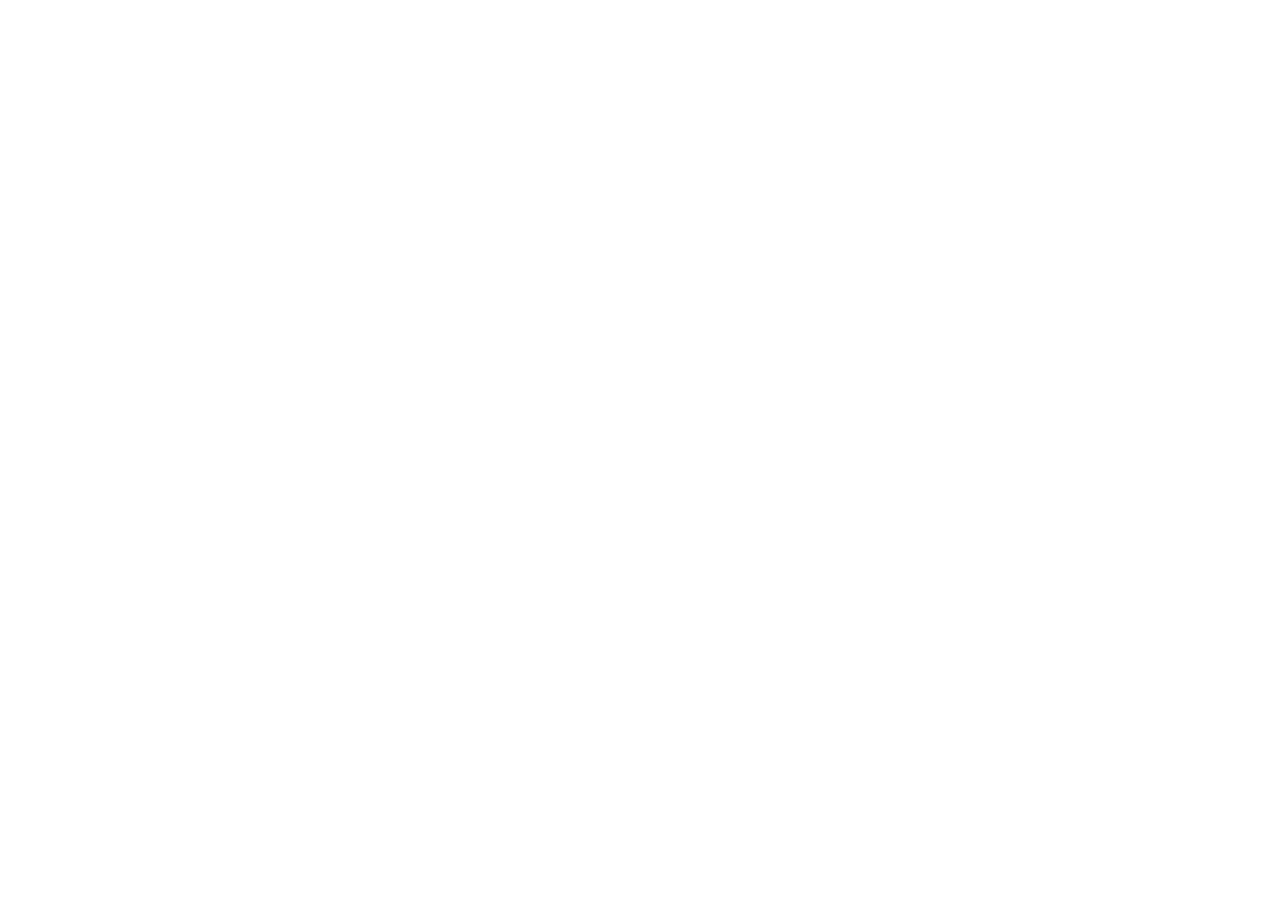
==== index.html @ 2b4be772 "update html" ====
<!DOCTYPE html>
<html lang="ja">
<head>
<meta charset="UTF-8">
<title>Quiz Engine</title>
</head>
<body>

<h1 id="title"></h1>

<div id="quiz"></div>

<script src="script.js"></script>

</body>
</html>
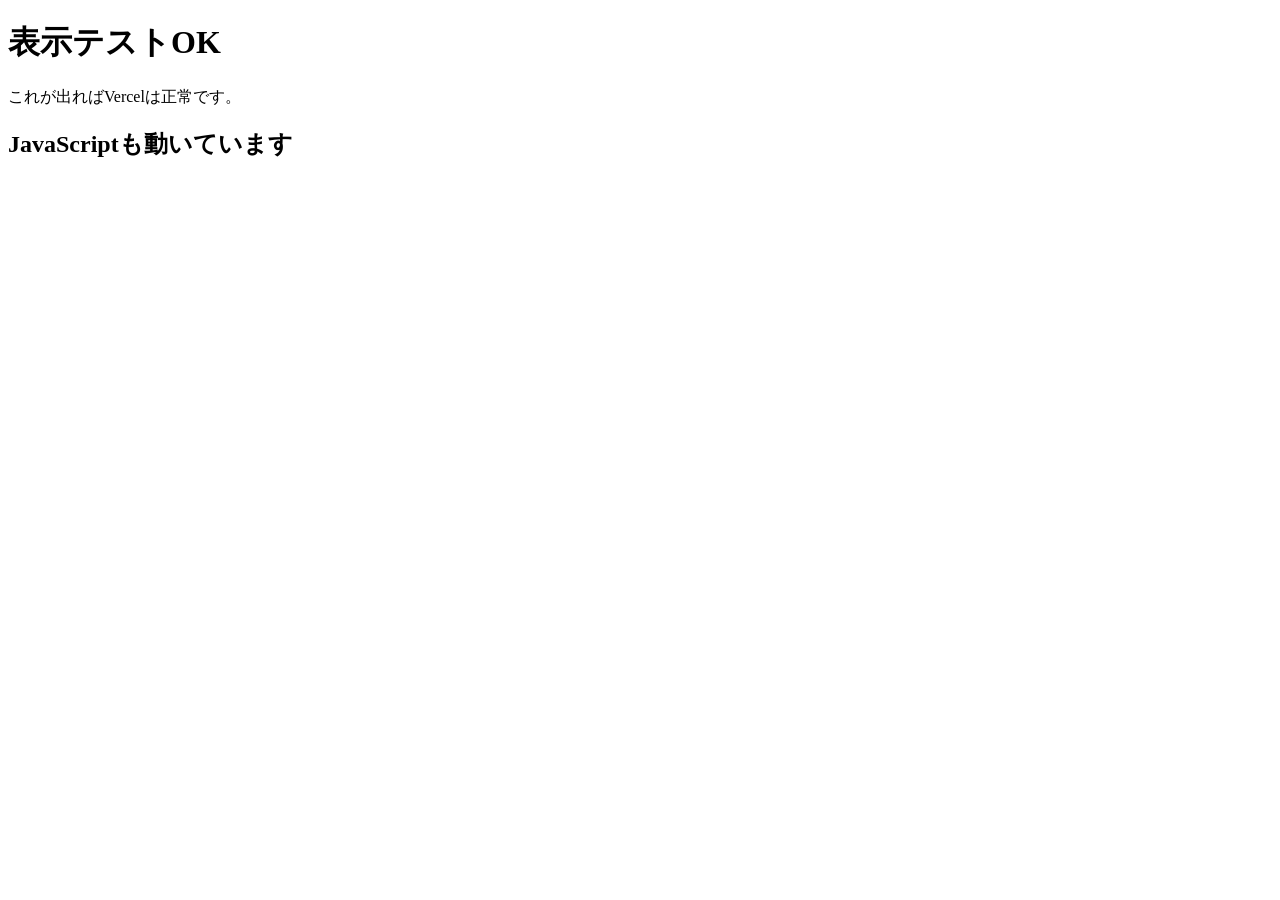
==== commit 40de0ea7: "Update index.html" ====
--- a/index.html
+++ b/index.html
@@ -2,15 +2,14 @@
 <html lang="ja">
 <head>
 <meta charset="UTF-8">
-<title>Quiz Engine</title>
+<title>表示テスト</title>
 </head>
 <body>
+<h1>表示テストOK</h1>
+<p>これが出ればVercelは正常です。</p>
 
-<h1 id="title"></h1>
-
-<div id="quiz"></div>
-
-<script src="script.js"></script>
-
+<script>
+document.body.insertAdjacentHTML("beforeend", "<h2>JavaScriptも動いています</h2>");
+</script>
 </body>
-</html>+</html>
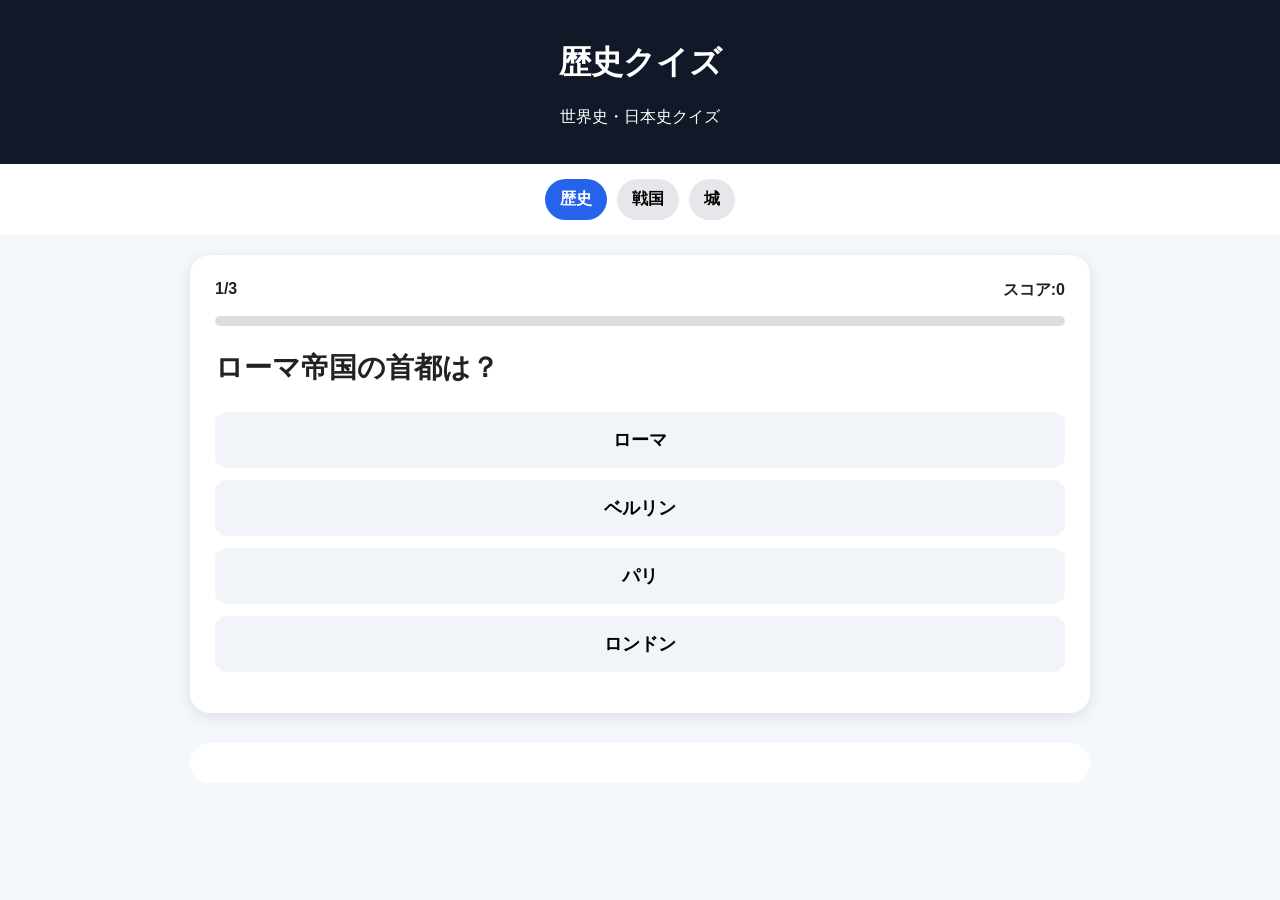
==== commit 6d280b31: "Update index.html" ====
--- a/index.html
+++ b/index.html
@@ -2,14 +2,400 @@
 <html lang="ja">
 <head>
 <meta charset="UTF-8">
-<title>表示テスト</title>
+<meta name="viewport" content="width=device-width,initial-scale=1">
+<title>歴史クイズ</title>
+
+<meta name="description" content="歴史クイズサイト">
+
+<style>
+body{
+font-family:sans-serif;
+margin:0;
+background:#f4f7fb;
+color:#222;
+}
+
+header{
+background:#111827;
+color:white;
+padding:20px;
+text-align:center;
+}
+
+nav{
+display:flex;
+gap:10px;
+justify-content:center;
+padding:15px;
+flex-wrap:wrap;
+background:white;
+}
+
+nav a{
+padding:10px 15px;
+background:#e5e7eb;
+border-radius:999px;
+text-decoration:none;
+color:black;
+font-weight:bold;
+}
+
+.active{
+background:#2563eb;
+color:white;
+}
+
+.container{
+max-width:900px;
+margin:auto;
+padding:20px;
+}
+
+.quiz-box{
+background:white;
+padding:25px;
+border-radius:20px;
+box-shadow:0 4px 15px rgba(0,0,0,0.1);
+}
+
+.status{
+display:flex;
+justify-content:space-between;
+margin-bottom:15px;
+font-weight:bold;
+}
+
+.progress{
+height:10px;
+background:#ddd;
+border-radius:999px;
+overflow:hidden;
+margin-bottom:20px;
+}
+
+#bar{
+height:100%;
+width:0%;
+background:#22c55e;
+}
+
+#question{
+font-size:28px;
+margin-bottom:25px;
+}
+
+#choices{
+display:grid;
+gap:12px;
+}
+
+#choices button{
+padding:16px;
+font-size:18px;
+border:none;
+border-radius:12px;
+cursor:pointer;
+background:#f1f5f9;
+font-weight:bold;
+}
+
+#choices button:hover{
+background:#dbeafe;
+}
+
+.correct{
+background:#86efac !important;
+}
+
+.wrong{
+background:#fca5a5 !important;
+}
+
+#ad{
+margin-top:30px;
+background:white;
+padding:20px;
+border-radius:20px;
+text-align:center;
+}
+
+.finish{
+text-align:center;
+font-size:28px;
+font-weight:bold;
+}
+</style>
 </head>
+
 <body>
-<h1>表示テストOK</h1>
-<p>これが出ればVercelは正常です。</p>
+
+<header>
+<h1 id="title">歴史クイズ</h1>
+<p id="desc">クイズに挑戦しよう！</p>
+</header>
+
+<nav id="menu"></nav>
+
+<div class="container">
+
+<div class="quiz-box">
+
+<div class="status">
+<span id="count"></span>
+<span id="score"></span>
+</div>
+
+<div class="progress">
+<div id="bar"></div>
+</div>
+
+<h2 id="question"></h2>
+
+<div id="choices"></div>
+
+<p id="result"></p>
+
+</div>
+
+<div id="ad">
+
+<script async src="https://pagead2.googlesyndication.com/pagead/js/adsbygoogle.js?client=ca-pub-8398161859137802"
+crossorigin="anonymous"></script>
+
+<ins class="adsbygoogle"
+style="display:block"
+data-ad-client="ca-pub-8398161859137802"
+data-ad-slot="5599163841"
+data-ad-format="auto"
+data-full-width-responsive="true"></ins>
 
 <script>
-document.body.insertAdjacentHTML("beforeend", "<h2>JavaScriptも動いています</h2>");
+(adsbygoogle = window.adsbygoogle || []).push({});
 </script>
+
+</div>
+
+</div>
+
+<script>
+
+const type =
+new URLSearchParams(location.search).get("type")
+|| "history";
+
+const info = {
+history:{
+title:"歴史クイズ",
+desc:"世界史・日本史クイズ"
+},
+sengoku:{
+title:"戦国クイズ",
+desc:"戦国武将クイズ"
+},
+castle:{
+title:"城クイズ",
+desc:"城クイズ"
+}
+};
+
+const data = {
+
+history:[
+{
+q:"ナポレオンが皇帝になった国は？",
+c:["フランス","イギリス","ロシア","ドイツ"],
+a:"フランス"
+},
+{
+q:"ピラミッド文明で有名なのは？",
+c:["エジプト","ローマ","中国","インド"],
+a:"エジプト"
+},
+{
+q:"ローマ帝国の首都は？",
+c:["ローマ","パリ","ロンドン","ベルリン"],
+a:"ローマ"
+}
+],
+
+sengoku:[
+{
+q:"独眼竜は？",
+c:["伊達政宗","織田信長","武田信玄","徳川家康"],
+a:"伊達政宗"
+},
+{
+q:"本能寺の変で討たれたのは？",
+c:["織田信長","豊臣秀吉","徳川家康","石田三成"],
+a:"織田信長"
+},
+{
+q:"甲斐の虎は？",
+c:["武田信玄","上杉謙信","伊達政宗","毛利元就"],
+a:"武田信玄"
+}
+],
+
+castle:[
+{
+q:"姫路城がある県は？",
+c:["兵庫県","大阪府","京都府","滋賀県"],
+a:"兵庫県"
+},
+{
+q:"白鷺城と呼ばれる城は？",
+c:["姫路城","松本城","熊本城","大阪城"],
+a:"姫路城"
+},
+{
+q:"黒い外観で有名な城は？",
+c:["松本城","姫路城","彦根城","熊本城"],
+a:"松本城"
+}
+]
+
+};
+
+document.title = info[type].title;
+
+document.querySelector(
+'meta[name="description"]'
+).content = info[type].desc;
+
+document.getElementById("title").textContent =
+info[type].title;
+
+document.getElementById("desc").textContent =
+info[type].desc;
+
+document.getElementById("menu").innerHTML = `
+<a href="/?type=history"
+class="${type==="history"?"active":""}">
+歴史
+</a>
+
+<a href="/?type=sengoku"
+class="${type==="sengoku"?"active":""}">
+戦国
+</a>
+
+<a href="/?type=castle"
+class="${type==="castle"?"active":""}">
+城
+</a>
+`;
+
+function shuffle(arr){
+return arr.sort(()=>Math.random()-0.5);
+}
+
+let questions =
+shuffle([...data[type]]).slice(0,50);
+
+let current = 0;
+let score = 0;
+let lock = false;
+
+function show(){
+
+if(current >= questions.length){
+
+document.getElementById("question")
+.innerHTML = `
+<div class="finish">
+${questions.length}問中
+${score}問正解！
+</div>
+`;
+
+document.getElementById("choices")
+.innerHTML = `
+<button onclick="location.reload()">
+もう一度遊ぶ
+</button>
+`;
+
+return;
+}
+
+const q = questions[current];
+
+document.getElementById("count")
+.textContent =
+`${current+1}/${questions.length}`;
+
+document.getElementById("score")
+.textContent =
+`スコア:${score}`;
+
+document.getElementById("bar")
+.style.width =
+`${(current/questions.length)*100}%`;
+
+document.getElementById("question")
+.textContent = q.q;
+
+document.getElementById("choices")
+.innerHTML = shuffle([...q.c])
+.map(choice => `
+<button onclick="answer(this,'${choice}')">
+${choice}
+</button>
+`).join("");
+}
+
+function answer(btn,choice){
+
+if(lock) return;
+
+lock = true;
+
+const q = questions[current];
+
+const buttons =
+document.querySelectorAll("#choices button");
+
+buttons.forEach(b=>{
+
+b.disabled = true;
+
+if(b.textContent === q.a){
+b.classList.add("correct");
+}
+
+});
+
+if(choice === q.a){
+
+score++;
+
+btn.classList.add("correct");
+
+}else{
+
+btn.classList.add("wrong");
+
+}
+
+document.getElementById("score")
+.textContent =
+`スコア:${score}`;
+
+setTimeout(()=>{
+
+current++;
+
+lock = false;
+
+show();
+
+},1000);
+
+}
+
+show();
+
+</script>
+
 </body>
 </html>
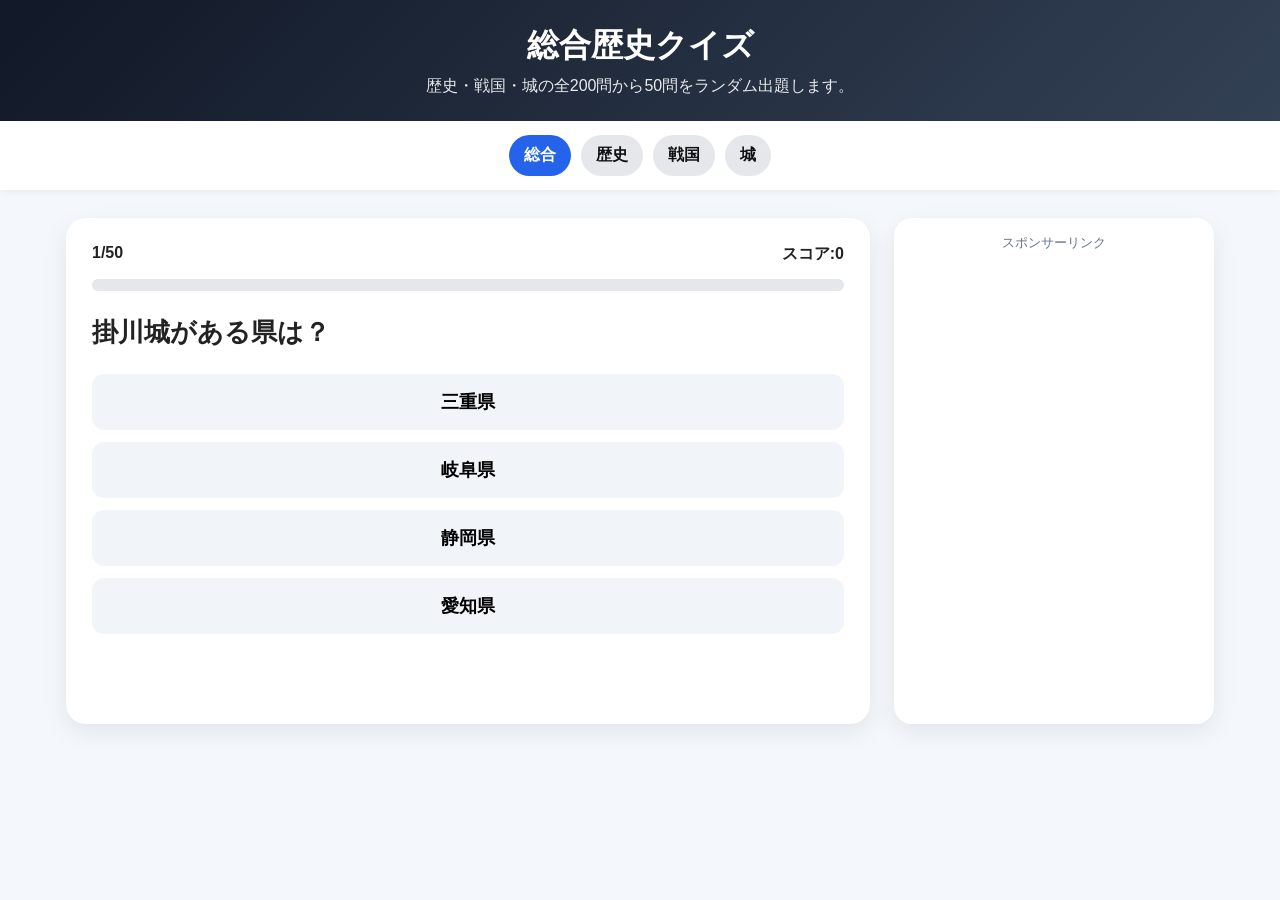
==== commit 8e4c8f33: "Rename index.html2 to index.html" ====
--- a/index.html
+++ b/index.html
@@ -3,399 +3,2250 @@
 <head>
 <meta charset="UTF-8">
 <meta name="viewport" content="width=device-width,initial-scale=1">
-<title>歴史クイズ</title>
-
-<meta name="description" content="歴史クイズサイト">
-
+<title>総合歴史クイズ</title>
+<meta name="description" content="歴史・戦国・城の全200問から50問をランダム出題するクイズサイトです。">
 <style>
+*{box-sizing:border-box}
 body{
-font-family:sans-serif;
-margin:0;
-background:#f4f7fb;
-color:#222;
+  font-family:Arial,"Hiragino Kaku Gothic ProN","Yu Gothic",Meiryo,sans-serif;
+  margin:0;background:#f4f7fb;color:#222;
 }
-
 header{
-background:#111827;
-color:white;
-padding:20px;
-text-align:center;
+  background:linear-gradient(135deg,#111827,#334155);
+  color:#fff;padding:24px 16px;text-align:center;
 }
-
+header h1{margin:0 0 8px;font-size:32px}
+header p{margin:0;opacity:.9}
 nav{
-display:flex;
-gap:10px;
-justify-content:center;
-padding:15px;
-flex-wrap:wrap;
-background:white;
+  display:flex;gap:10px;justify-content:center;flex-wrap:wrap;
+  padding:14px;background:white;box-shadow:0 2px 8px rgba(0,0,0,.05);
 }
-
 nav a{
-padding:10px 15px;
-background:#e5e7eb;
-border-radius:999px;
-text-decoration:none;
-color:black;
-font-weight:bold;
+  padding:10px 15px;border-radius:999px;background:#e5e7eb;
+  color:#111;text-decoration:none;font-weight:bold;
 }
-
-.active{
-background:#2563eb;
-color:white;
+nav a.active{background:#2563eb;color:#fff}
+.layout{
+  max-width:1180px;margin:28px auto;padding:0 16px;
+  display:grid;grid-template-columns:minmax(0,1fr) 320px;gap:24px;
 }
-
-.container{
-max-width:900px;
-margin:auto;
-padding:20px;
+.quiz-box{
+  background:#fff;padding:26px;border-radius:20px;
+  box-shadow:0 8px 24px rgba(0,0,0,.08);
 }
-
-.quiz-box{
-background:white;
-padding:25px;
-border-radius:20px;
-box-shadow:0 4px 15px rgba(0,0,0,0.1);
+.status{display:flex;justify-content:space-between;gap:10px;font-weight:bold;margin-bottom:14px}
+.progress{height:12px;background:#e5e7eb;border-radius:999px;overflow:hidden;margin-bottom:22px}
+#bar{height:100%;width:0;background:#22c55e;transition:.25s}
+#question{font-size:26px;line-height:1.5;margin:0 0 22px}
+#choices{display:grid;gap:12px}
+#choices button,.finish button{
+  width:100%;padding:16px;font-size:18px;border:0;border-radius:12px;
+  background:#f1f5f9;cursor:pointer;font-weight:bold;
 }
-
-.status{
-display:flex;
-justify-content:space-between;
-margin-bottom:15px;
-font-weight:bold;
+#choices button:hover,.finish button:hover{background:#dbeafe}
+.correct{background:#86efac!important}
+.wrong{background:#fca5a5!important}
+#result{min-height:28px;font-size:18px;font-weight:bold;margin-top:18px}
+.ad-side{
+  background:#fff;border-radius:18px;padding:16px;text-align:center;
+  box-shadow:0 8px 24px rgba(0,0,0,.08);
+  position:sticky;top:16px;min-height:320px;
 }
-
-.progress{
-height:10px;
-background:#ddd;
-border-radius:999px;
-overflow:hidden;
-margin-bottom:20px;
-}
-
-#bar{
-height:100%;
-width:0%;
-background:#22c55e;
-}
-
-#question{
-font-size:28px;
-margin-bottom:25px;
-}
-
-#choices{
-display:grid;
-gap:12px;
-}
-
-#choices button{
-padding:16px;
-font-size:18px;
-border:none;
-border-radius:12px;
-cursor:pointer;
-background:#f1f5f9;
-font-weight:bold;
-}
-
-#choices button:hover{
-background:#dbeafe;
-}
-
-.correct{
-background:#86efac !important;
-}
-
-.wrong{
-background:#fca5a5 !important;
-}
-
-#ad{
-margin-top:30px;
-background:white;
-padding:20px;
-border-radius:20px;
-text-align:center;
-}
-
-.finish{
-text-align:center;
-font-size:28px;
-font-weight:bold;
+.ad-side p{margin:0 0 12px;color:#64748b;font-size:13px}
+.finish{text-align:center;font-size:24px;font-weight:bold;line-height:1.8}
+.small{font-size:14px;color:#64748b;margin-top:10px}
+@media(max-width:860px){
+  .layout{grid-template-columns:1fr}
+  .ad-side{position:static}
+  header h1{font-size:26px}
+  #question{font-size:22px}
 }
 </style>
 </head>
-
 <body>
-
 <header>
-<h1 id="title">歴史クイズ</h1>
-<p id="desc">クイズに挑戦しよう！</p>
+  <h1 id="title">総合歴史クイズ</h1>
+  <p id="desc">200問の中から50問をランダム出題</p>
 </header>
 
 <nav id="menu"></nav>
 
-<div class="container">
+<div class="layout">
+  <main class="quiz-box">
+    <div class="status">
+      <span id="count">1/50</span>
+      <span id="score">スコア:0</span>
+    </div>
+    <div class="progress"><div id="bar"></div></div>
+    <h2 id="question"></h2>
+    <div id="choices"></div>
+    <p id="result"></p>
+  </main>
 
-<div class="quiz-box">
-
-<div class="status">
-<span id="count"></span>
-<span id="score"></span>
-</div>
-
-<div class="progress">
-<div id="bar"></div>
-</div>
-
-<h2 id="question"></h2>
-
-<div id="choices"></div>
-
-<p id="result"></p>
-
-</div>
-
-<div id="ad">
-
-<script async src="https://pagead2.googlesyndication.com/pagead/js/adsbygoogle.js?client=ca-pub-8398161859137802"
+  <aside class="ad-side">
+    <p>スポンサーリンク</p>
+    <script async src="https://pagead2.googlesyndication.com/pagead/js/adsbygoogle.js?client=ca-pub-8398161859137802"
 crossorigin="anonymous"></script>
-
 <ins class="adsbygoogle"
 style="display:block"
 data-ad-client="ca-pub-8398161859137802"
 data-ad-slot="5599163841"
 data-ad-format="auto"
 data-full-width-responsive="true"></ins>
-
 <script>
 (adsbygoogle = window.adsbygoogle || []).push({});
 </script>
-
-</div>
-
+  </aside>
 </div>
 
 <script>
+const TYPE = new URLSearchParams(location.search).get("type") || "all";
 
-const type =
-new URLSearchParams(location.search).get("type")
-|| "history";
+const INFO = {
+  "history": {
+    "title": "歴史クイズ",
+    "desc": "日本史・世界史の知識を試せる歴史クイズです。200問の中から50問をランダム出題します。"
+  },
+  "sengoku": {
+    "title": "戦国武将クイズ",
+    "desc": "戦国武将・合戦・城・逸話を当てるクイズです。"
+  },
+  "castle": {
+    "title": "城クイズ",
+    "desc": "日本の城・城主・別名・所在地を当てるクイズです。"
+  },
+  "all": {
+    "title": "総合歴史クイズ",
+    "desc": "歴史・戦国・城の全200問から50問をランダム出題します。"
+  }
+};
+const DATA = {
+  "history": [
+    {
+      "q": "ナポレオンが皇帝になった国は？",
+      "c": [
+        "フランス",
+        "イギリス",
+        "ロシア",
+        "ドイツ"
+      ],
+      "a": "フランス"
+    },
+    {
+      "q": "ピラミッドで有名な古代文明は？",
+      "c": [
+        "エジプト文明",
+        "インダス文明",
+        "黄河文明",
+        "メソポタミア文明"
+      ],
+      "a": "エジプト文明"
+    },
+    {
+      "q": "ローマ帝国の中心都市は？",
+      "c": [
+        "ローマ",
+        "パリ",
+        "ロンドン",
+        "ベルリン"
+      ],
+      "a": "ローマ"
+    },
+    {
+      "q": "アメリカ独立宣言が出された年は？",
+      "c": [
+        "1776年",
+        "1789年",
+        "1600年",
+        "1868年"
+      ],
+      "a": "1776年"
+    },
+    {
+      "q": "フランス革命が始まった年は？",
+      "c": [
+        "1789年",
+        "1776年",
+        "1815年",
+        "1914年"
+      ],
+      "a": "1789年"
+    },
+    {
+      "q": "鎌倉幕府を開いた人物は？",
+      "c": [
+        "源頼朝",
+        "足利尊氏",
+        "徳川家康",
+        "平清盛"
+      ],
+      "a": "源頼朝"
+    },
+    {
+      "q": "江戸幕府を開いた人物は？",
+      "c": [
+        "徳川家康",
+        "豊臣秀吉",
+        "織田信長",
+        "明智光秀"
+      ],
+      "a": "徳川家康"
+    },
+    {
+      "q": "関ヶ原の戦いが起きた年は？",
+      "c": [
+        "1600年",
+        "1582年",
+        "1615年",
+        "1467年"
+      ],
+      "a": "1600年"
+    },
+    {
+      "q": "大化の改新で中心となった皇子は？",
+      "c": [
+        "中大兄皇子",
+        "聖徳太子",
+        "源義経",
+        "藤原道長"
+      ],
+      "a": "中大兄皇子"
+    },
+    {
+      "q": "遣唐使を停止した人物は？",
+      "c": [
+        "菅原道真",
+        "聖徳太子",
+        "空海",
+        "藤原頼通"
+      ],
+      "a": "菅原道真"
+    },
+    {
+      "q": "応仁の乱が始まった年は？",
+      "c": [
+        "1467年",
+        "1333年",
+        "1600年",
+        "1185年"
+      ],
+      "a": "1467年"
+    },
+    {
+      "q": "明治維新の時代は？",
+      "c": [
+        "19世紀",
+        "16世紀",
+        "18世紀",
+        "20世紀"
+      ],
+      "a": "19世紀"
+    },
+    {
+      "q": "日清戦争の相手国は？",
+      "c": [
+        "清",
+        "ロシア",
+        "イギリス",
+        "アメリカ"
+      ],
+      "a": "清"
+    },
+    {
+      "q": "日露戦争の相手国は？",
+      "c": [
+        "ロシア",
+        "清",
+        "ドイツ",
+        "フランス"
+      ],
+      "a": "ロシア"
+    },
+    {
+      "q": "第一次世界大戦が始まった年は？",
+      "c": [
+        "1914年",
+        "1939年",
+        "1868年",
+        "1945年"
+      ],
+      "a": "1914年"
+    },
+    {
+      "q": "第二次世界大戦が終結した年は？",
+      "c": [
+        "1945年",
+        "1939年",
+        "1918年",
+        "1951年"
+      ],
+      "a": "1945年"
+    },
+    {
+      "q": "古代メソポタミアで発達した文字は？",
+      "c": [
+        "くさび形文字",
+        "甲骨文字",
+        "ヒエログリフ",
+        "仮名文字"
+      ],
+      "a": "くさび形文字"
+    },
+    {
+      "q": "古代エジプトの象形文字は？",
+      "c": [
+        "ヒエログリフ",
+        "くさび形文字",
+        "ラテン文字",
+        "キリル文字"
+      ],
+      "a": "ヒエログリフ"
+    },
+    {
+      "q": "秦の始皇帝が統一した国は？",
+      "c": [
+        "中国",
+        "インド",
+        "日本",
+        "ペルシア"
+      ],
+      "a": "中国"
+    },
+    {
+      "q": "万里の長城で有名な国は？",
+      "c": [
+        "中国",
+        "ローマ",
+        "エジプト",
+        "ギリシア"
+      ],
+      "a": "中国"
+    },
+    {
+      "q": "仏教を開いた人物は？",
+      "c": [
+        "釈迦",
+        "孔子",
+        "ムハンマド",
+        "キリスト"
+      ],
+      "a": "釈迦"
+    },
+    {
+      "q": "儒教の祖とされる人物は？",
+      "c": [
+        "孔子",
+        "老子",
+        "始皇帝",
+        "孟子"
+      ],
+      "a": "孔子"
+    },
+    {
+      "q": "イスラム教を開いた人物は？",
+      "c": [
+        "ムハンマド",
+        "釈迦",
+        "孔子",
+        "アレクサンドロス"
+      ],
+      "a": "ムハンマド"
+    },
+    {
+      "q": "モンゴル帝国を築いた人物は？",
+      "c": [
+        "チンギス・ハン",
+        "フビライ・ハン",
+        "始皇帝",
+        "劉邦"
+      ],
+      "a": "チンギス・ハン"
+    },
+    {
+      "q": "元を建国した人物は？",
+      "c": [
+        "フビライ・ハン",
+        "チンギス・ハン",
+        "朱元璋",
+        "康熙帝"
+      ],
+      "a": "フビライ・ハン"
+    },
+    {
+      "q": "マグナ・カルタが成立した国は？",
+      "c": [
+        "イングランド",
+        "フランス",
+        "ドイツ",
+        "スペイン"
+      ],
+      "a": "イングランド"
+    },
+    {
+      "q": "ルネサンスが最初に栄えた地域は？",
+      "c": [
+        "イタリア",
+        "イギリス",
+        "ロシア",
+        "中国"
+      ],
+      "a": "イタリア"
+    },
+    {
+      "q": "宗教改革を始めた人物は？",
+      "c": [
+        "ルター",
+        "ナポレオン",
+        "コロンブス",
+        "ガリレオ"
+      ],
+      "a": "ルター"
+    },
+    {
+      "q": "アメリカ大陸に到達した航海者は？",
+      "c": [
+        "コロンブス",
+        "マゼラン",
+        "バスコ・ダ・ガマ",
+        "ルター"
+      ],
+      "a": "コロンブス"
+    },
+    {
+      "q": "世界一周を成し遂げた艦隊で有名なのは？",
+      "c": [
+        "マゼラン艦隊",
+        "コロンブス艦隊",
+        "ナポレオン艦隊",
+        "ローマ艦隊"
+      ],
+      "a": "マゼラン艦隊"
+    },
+    {
+      "q": "産業革命が最初に起こった国は？",
+      "c": [
+        "イギリス",
+        "フランス",
+        "日本",
+        "アメリカ"
+      ],
+      "a": "イギリス"
+    },
+    {
+      "q": "ワーテルローの戦いで敗れた人物は？",
+      "c": [
+        "ナポレオン",
+        "カエサル",
+        "アレクサンドロス",
+        "ビスマルク"
+      ],
+      "a": "ナポレオン"
+    },
+    {
+      "q": "ドイツ統一を主導した人物は？",
+      "c": [
+        "ビスマルク",
+        "ルター",
+        "ヒトラー",
+        "カール大帝"
+      ],
+      "a": "ビスマルク"
+    },
+    {
+      "q": "ロシア革命が起きた年は？",
+      "c": [
+        "1917年",
+        "1789年",
+        "1914年",
+        "1945年"
+      ],
+      "a": "1917年"
+    },
+    {
+      "q": "大政奉還を行った将軍は？",
+      "c": [
+        "徳川慶喜",
+        "徳川家康",
+        "徳川吉宗",
+        "徳川家光"
+      ],
+      "a": "徳川慶喜"
+    },
+    {
+      "q": "五箇条の御誓文が出された時代は？",
+      "c": [
+        "明治時代",
+        "江戸時代",
+        "鎌倉時代",
+        "昭和時代"
+      ],
+      "a": "明治時代"
+    },
+    {
+      "q": "平安京に都を移した天皇は？",
+      "c": [
+        "桓武天皇",
+        "天武天皇",
+        "聖武天皇",
+        "後醍醐天皇"
+      ],
+      "a": "桓武天皇"
+    },
+    {
+      "q": "奈良時代の都は？",
+      "c": [
+        "平城京",
+        "平安京",
+        "鎌倉",
+        "江戸"
+      ],
+      "a": "平城京"
+    },
+    {
+      "q": "聖徳太子が制定したとされるものは？",
+      "c": [
+        "十七条の憲法",
+        "武家諸法度",
+        "五箇条の御誓文",
+        "大日本帝国憲法"
+      ],
+      "a": "十七条の憲法"
+    },
+    {
+      "q": "墾田永年私財法が出された時代は？",
+      "c": [
+        "奈良時代",
+        "江戸時代",
+        "明治時代",
+        "室町時代"
+      ],
+      "a": "奈良時代"
+    },
+    {
+      "q": "藤原道長が栄えた時代は？",
+      "c": [
+        "平安時代",
+        "鎌倉時代",
+        "江戸時代",
+        "戦国時代"
+      ],
+      "a": "平安時代"
+    },
+    {
+      "q": "院政で有名な上皇は？",
+      "c": [
+        "白河上皇",
+        "後鳥羽上皇",
+        "明治天皇",
+        "聖武天皇"
+      ],
+      "a": "白河上皇"
+    },
+    {
+      "q": "壇ノ浦の戦いで滅んだ一族は？",
+      "c": [
+        "平氏",
+        "源氏",
+        "藤原氏",
+        "北条氏"
+      ],
+      "a": "平氏"
+    },
+    {
+      "q": "承久の乱を起こした上皇は？",
+      "c": [
+        "後鳥羽上皇",
+        "白河上皇",
+        "後醍醐天皇",
+        "鳥羽上皇"
+      ],
+      "a": "後鳥羽上皇"
+    },
+    {
+      "q": "御成敗式目を定めた人物は？",
+      "c": [
+        "北条泰時",
+        "源頼朝",
+        "足利尊氏",
+        "徳川家康"
+      ],
+      "a": "北条泰時"
+    },
+    {
+      "q": "元寇が起きた時代は？",
+      "c": [
+        "鎌倉時代",
+        "平安時代",
+        "江戸時代",
+        "明治時代"
+      ],
+      "a": "鎌倉時代"
+    },
+    {
+      "q": "建武の新政を行った天皇は？",
+      "c": [
+        "後醍醐天皇",
+        "聖武天皇",
+        "桓武天皇",
+        "明治天皇"
+      ],
+      "a": "後醍醐天皇"
+    },
+    {
+      "q": "室町幕府を開いた人物は？",
+      "c": [
+        "足利尊氏",
+        "源頼朝",
+        "徳川家康",
+        "豊臣秀吉"
+      ],
+      "a": "足利尊氏"
+    },
+    {
+      "q": "金閣を建てた将軍は？",
+      "c": [
+        "足利義満",
+        "足利義政",
+        "徳川家光",
+        "織田信長"
+      ],
+      "a": "足利義満"
+    },
+    {
+      "q": "銀閣を建てた将軍は？",
+      "c": [
+        "足利義政",
+        "足利義満",
+        "徳川吉宗",
+        "豊臣秀吉"
+      ],
+      "a": "足利義政"
+    },
+    {
+      "q": "種子島に伝わったものは？",
+      "c": [
+        "鉄砲",
+        "仏教",
+        "稲作",
+        "キリスト教"
+      ],
+      "a": "鉄砲"
+    },
+    {
+      "q": "キリスト教を日本に伝えた人物は？",
+      "c": [
+        "フランシスコ・ザビエル",
+        "マルコ・ポーロ",
+        "ルター",
+        "コロンブス"
+      ],
+      "a": "フランシスコ・ザビエル"
+    },
+    {
+      "q": "本能寺の変が起きた年は？",
+      "c": [
+        "1582年",
+        "1600年",
+        "1615年",
+        "1467年"
+      ],
+      "a": "1582年"
+    },
+    {
+      "q": "大阪夏の陣が起きた年は？",
+      "c": [
+        "1615年",
+        "1600年",
+        "1582年",
+        "1868年"
+      ],
+      "a": "1615年"
+    },
+    {
+      "q": "鎖国政策を進めた幕府は？",
+      "c": [
+        "江戸幕府",
+        "鎌倉幕府",
+        "室町幕府",
+        "明治政府"
+      ],
+      "a": "江戸幕府"
+    },
+    {
+      "q": "享保の改革を行った将軍は？",
+      "c": [
+        "徳川吉宗",
+        "徳川家康",
+        "徳川家光",
+        "徳川慶喜"
+      ],
+      "a": "徳川吉宗"
+    },
+    {
+      "q": "寛政の改革で有名な老中は？",
+      "c": [
+        "松平定信",
+        "田沼意次",
+        "水野忠邦",
+        "大久保利通"
+      ],
+      "a": "松平定信"
+    },
+    {
+      "q": "天保の改革で有名な老中は？",
+      "c": [
+        "水野忠邦",
+        "松平定信",
+        "田沼意次",
+        "井伊直弼"
+      ],
+      "a": "水野忠邦"
+    },
+    {
+      "q": "黒船を率いて来航した人物は？",
+      "c": [
+        "ペリー",
+        "ハリス",
+        "ザビエル",
+        "マッカーサー"
+      ],
+      "a": "ペリー"
+    },
+    {
+      "q": "日米修好通商条約を結んだ大老は？",
+      "c": [
+        "井伊直弼",
+        "徳川慶喜",
+        "西郷隆盛",
+        "大久保利通"
+      ],
+      "a": "井伊直弼"
+    },
+    {
+      "q": "薩長同盟の仲介で有名な人物は？",
+      "c": [
+        "坂本龍馬",
+        "西郷隆盛",
+        "徳川慶喜",
+        "伊藤博文"
+      ],
+      "a": "坂本龍馬"
+    },
+    {
+      "q": "初代内閣総理大臣は？",
+      "c": [
+        "伊藤博文",
+        "大隈重信",
+        "西郷隆盛",
+        "山県有朋"
+      ],
+      "a": "伊藤博文"
+    },
+    {
+      "q": "大日本帝国憲法が発布された年は？",
+      "c": [
+        "1889年",
+        "1868年",
+        "1894年",
+        "1905年"
+      ],
+      "a": "1889年"
+    },
+    {
+      "q": "日本国憲法が施行された年は？",
+      "c": [
+        "1947年",
+        "1945年",
+        "1951年",
+        "1931年"
+      ],
+      "a": "1947年"
+    },
+    {
+      "q": "国際連盟の設立に関係する大戦は？",
+      "c": [
+        "第一次世界大戦",
+        "第二次世界大戦",
+        "日露戦争",
+        "南北戦争"
+      ],
+      "a": "第一次世界大戦"
+    },
+    {
+      "q": "国際連合が成立した年は？",
+      "c": [
+        "1945年",
+        "1919年",
+        "1939年",
+        "1955年"
+      ],
+      "a": "1945年"
+    },
+    {
+      "q": "冷戦で対立した中心国の組み合わせは？",
+      "c": [
+        "アメリカとソ連",
+        "日本と中国",
+        "イギリスとフランス",
+        "ドイツとイタリア"
+      ],
+      "a": "アメリカとソ連"
+    },
+    {
+      "q": "ベルリンの壁が崩壊した年は？",
+      "c": [
+        "1989年",
+        "1945年",
+        "1991年",
+        "1975年"
+      ],
+      "a": "1989年"
+    },
+    {
+      "q": "ソ連が崩壊した年は？",
+      "c": [
+        "1991年",
+        "1989年",
+        "1945年",
+        "2001年"
+      ],
+      "a": "1991年"
+    },
+    {
+      "q": "古代ギリシアの都市国家は？",
+      "c": [
+        "ポリス",
+        "カースト",
+        "ハンザ",
+        "荘園"
+      ],
+      "a": "ポリス"
+    },
+    {
+      "q": "アテネで発達した政治制度は？",
+      "c": [
+        "民主政",
+        "封建制",
+        "絶対王政",
+        "院政"
+      ],
+      "a": "民主政"
+    }
+  ],
+  "sengoku": [
+    {
+      "q": "独眼竜と呼ばれた武将は？",
+      "c": [
+        "伊達政宗",
+        "武田信玄",
+        "上杉謙信",
+        "毛利元就"
+      ],
+      "a": "伊達政宗"
+    },
+    {
+      "q": "本能寺の変で討たれた人物は？",
+      "c": [
+        "織田信長",
+        "豊臣秀吉",
+        "徳川家康",
+        "明智光秀"
+      ],
+      "a": "織田信長"
+    },
+    {
+      "q": "本能寺の変を起こした人物は？",
+      "c": [
+        "明智光秀",
+        "石田三成",
+        "柴田勝家",
+        "今川義元"
+      ],
+      "a": "明智光秀"
+    },
+    {
+      "q": "甲斐の虎と呼ばれた武将は？",
+      "c": [
+        "武田信玄",
+        "上杉謙信",
+        "北条氏康",
+        "島津義弘"
+      ],
+      "a": "武田信玄"
+    },
+    {
+      "q": "越後の龍と呼ばれた武将は？",
+      "c": [
+        "上杉謙信",
+        "伊達政宗",
+        "毛利元就",
+        "真田幸村"
+      ],
+      "a": "上杉謙信"
+    },
+    {
+      "q": "桶狭間の戦いで敗れた人物は？",
+      "c": [
+        "今川義元",
+        "織田信長",
+        "徳川家康",
+        "豊臣秀吉"
+      ],
+      "a": "今川義元"
+    },
+    {
+      "q": "三本の矢の逸話で有名な武将は？",
+      "c": [
+        "毛利元就",
+        "武田信玄",
+        "島津義弘",
+        "北条氏康"
+      ],
+      "a": "毛利元就"
+    },
+    {
+      "q": "豊臣秀吉の幼名は？",
+      "c": [
+        "日吉丸",
+        "竹千代",
+        "梵天丸",
+        "虎千代"
+      ],
+      "a": "日吉丸"
+    },
+    {
+      "q": "徳川家康の幼名は？",
+      "c": [
+        "竹千代",
+        "日吉丸",
+        "牛若丸",
+        "梵天丸"
+      ],
+      "a": "竹千代"
+    },
+    {
+      "q": "真田幸村の本名として知られる名は？",
+      "c": [
+        "真田信繁",
+        "真田昌幸",
+        "真田信之",
+        "真田幸隆"
+      ],
+      "a": "真田信繁"
+    },
+    {
+      "q": "関ヶ原の戦いで西軍を率いた人物は？",
+      "c": [
+        "石田三成",
+        "徳川家康",
+        "伊達政宗",
+        "黒田官兵衛"
+      ],
+      "a": "石田三成"
+    },
+    {
+      "q": "関ヶ原の戦いで東軍を率いた人物は？",
+      "c": [
+        "徳川家康",
+        "石田三成",
+        "豊臣秀吉",
+        "毛利輝元"
+      ],
+      "a": "徳川家康"
+    },
+    {
+      "q": "小牧・長久手の戦いで秀吉と対立した人物は？",
+      "c": [
+        "徳川家康",
+        "明智光秀",
+        "上杉謙信",
+        "今川義元"
+      ],
+      "a": "徳川家康"
+    },
+    {
+      "q": "長篠の戦いで織田・徳川連合軍が戦った相手は？",
+      "c": [
+        "武田勝頼",
+        "上杉謙信",
+        "北条氏康",
+        "毛利元就"
+      ],
+      "a": "武田勝頼"
+    },
+    {
+      "q": "川中島の戦いで争った代表的な2人は？",
+      "c": [
+        "武田信玄と上杉謙信",
+        "信長と秀吉",
+        "家康と三成",
+        "政宗と幸村"
+      ],
+      "a": "武田信玄と上杉謙信"
+    },
+    {
+      "q": "賤ヶ岳の戦いで秀吉と戦った人物は？",
+      "c": [
+        "柴田勝家",
+        "明智光秀",
+        "徳川家康",
+        "石田三成"
+      ],
+      "a": "柴田勝家"
+    },
+    {
+      "q": "山崎の戦いで敗れた人物は？",
+      "c": [
+        "明智光秀",
+        "織田信長",
+        "豊臣秀吉",
+        "徳川家康"
+      ],
+      "a": "明智光秀"
+    },
+    {
+      "q": "清洲会議後に力を伸ばした人物は？",
+      "c": [
+        "豊臣秀吉",
+        "柴田勝家",
+        "明智光秀",
+        "今川義元"
+      ],
+      "a": "豊臣秀吉"
+    },
+    {
+      "q": "美濃のマムシと呼ばれた人物は？",
+      "c": [
+        "斎藤道三",
+        "松永久秀",
+        "北条早雲",
+        "尼子経久"
+      ],
+      "a": "斎藤道三"
+    },
+    {
+      "q": "越前の朝倉氏で有名な当主は？",
+      "c": [
+        "朝倉義景",
+        "浅井長政",
+        "長宗我部元親",
+        "大友宗麟"
+      ],
+      "a": "朝倉義景"
+    },
+    {
+      "q": "浅井長政の妻として知られる人物は？",
+      "c": [
+        "お市の方",
+        "淀殿",
+        "ねね",
+        "まつ"
+      ],
+      "a": "お市の方"
+    },
+    {
+      "q": "織田信長の妹は？",
+      "c": [
+        "お市の方",
+        "ねね",
+        "濃姫",
+        "千姫"
+      ],
+      "a": "お市の方"
+    },
+    {
+      "q": "豊臣秀吉の正室は？",
+      "c": [
+        "ねね",
+        "お市の方",
+        "淀殿",
+        "千姫"
+      ],
+      "a": "ねね"
+    },
+    {
+      "q": "秀吉の側室で秀頼の母は？",
+      "c": [
+        "淀殿",
+        "ねね",
+        "濃姫",
+        "まつ"
+      ],
+      "a": "淀殿"
+    },
+    {
+      "q": "加賀百万石で有名な大名家は？",
+      "c": [
+        "前田家",
+        "伊達家",
+        "毛利家",
+        "島津家"
+      ],
+      "a": "前田家"
+    },
+    {
+      "q": "前田利家の妻として有名なのは？",
+      "c": [
+        "まつ",
+        "ねね",
+        "淀殿",
+        "お市"
+      ],
+      "a": "まつ"
+    },
+    {
+      "q": "キリシタン大名として知られる人物は？",
+      "c": [
+        "大友宗麟",
+        "武田信玄",
+        "上杉謙信",
+        "北条氏康"
+      ],
+      "a": "大友宗麟"
+    },
+    {
+      "q": "土佐を統一した武将は？",
+      "c": [
+        "長宗我部元親",
+        "島津義弘",
+        "毛利元就",
+        "浅井長政"
+      ],
+      "a": "長宗我部元親"
+    },
+    {
+      "q": "九州の島津家で有名な武将は？",
+      "c": [
+        "島津義弘",
+        "伊達政宗",
+        "真田信繁",
+        "前田利家"
+      ],
+      "a": "島津義弘"
+    },
+    {
+      "q": "相模の獅子と呼ばれた人物は？",
+      "c": [
+        "北条氏康",
+        "武田信玄",
+        "上杉謙信",
+        "今川義元"
+      ],
+      "a": "北条氏康"
+    },
+    {
+      "q": "北条早雲が築いた後北条氏の拠点は？",
+      "c": [
+        "小田原",
+        "安土",
+        "春日山",
+        "躑躅ヶ崎"
+      ],
+      "a": "小田原"
+    },
+    {
+      "q": "毛利元就が本拠とした地域は？",
+      "c": [
+        "中国地方",
+        "東北地方",
+        "九州地方",
+        "関東地方"
+      ],
+      "a": "中国地方"
+    },
+    {
+      "q": "信長の居城として有名な城は？",
+      "c": [
+        "安土城",
+        "江戸城",
+        "熊本城",
+        "松本城"
+      ],
+      "a": "安土城"
+    },
+    {
+      "q": "秀吉が築いた巨大な城は？",
+      "c": [
+        "大阪城",
+        "安土城",
+        "松本城",
+        "彦根城"
+      ],
+      "a": "大阪城"
+    },
+    {
+      "q": "徳川家康の本拠となった城は？",
+      "c": [
+        "江戸城",
+        "大阪城",
+        "安土城",
+        "小谷城"
+      ],
+      "a": "江戸城"
+    },
+    {
+      "q": "伊達政宗の居城で有名なのは？",
+      "c": [
+        "仙台城",
+        "熊本城",
+        "姫路城",
+        "小田原城"
+      ],
+      "a": "仙台城"
+    },
+    {
+      "q": "上杉謙信の居城は？",
+      "c": [
+        "春日山城",
+        "安土城",
+        "大阪城",
+        "高知城"
+      ],
+      "a": "春日山城"
+    },
+    {
+      "q": "武田信玄の本拠は？",
+      "c": [
+        "躑躅ヶ崎館",
+        "小田原城",
+        "安土城",
+        "仙台城"
+      ],
+      "a": "躑躅ヶ崎館"
+    },
+    {
+      "q": "真田氏の拠点として知られる城は？",
+      "c": [
+        "上田城",
+        "江戸城",
+        "姫路城",
+        "熊本城"
+      ],
+      "a": "上田城"
+    },
+    {
+      "q": "島津家の本拠地は？",
+      "c": [
+        "薩摩",
+        "甲斐",
+        "越後",
+        "尾張"
+      ],
+      "a": "薩摩"
+    },
+    {
+      "q": "織田信長の出身地は？",
+      "c": [
+        "尾張",
+        "甲斐",
+        "越後",
+        "薩摩"
+      ],
+      "a": "尾張"
+    },
+    {
+      "q": "武田信玄の本拠地は？",
+      "c": [
+        "甲斐",
+        "尾張",
+        "越後",
+        "土佐"
+      ],
+      "a": "甲斐"
+    },
+    {
+      "q": "上杉謙信の本拠地は？",
+      "c": [
+        "越後",
+        "甲斐",
+        "尾張",
+        "三河"
+      ],
+      "a": "越後"
+    },
+    {
+      "q": "徳川家康の出身地は？",
+      "c": [
+        "三河",
+        "尾張",
+        "美濃",
+        "近江"
+      ],
+      "a": "三河"
+    },
+    {
+      "q": "豊臣秀吉が出世した主君は？",
+      "c": [
+        "織田信長",
+        "徳川家康",
+        "武田信玄",
+        "今川義元"
+      ],
+      "a": "織田信長"
+    },
+    {
+      "q": "黒田官兵衛が仕えた天下人は？",
+      "c": [
+        "豊臣秀吉",
+        "武田信玄",
+        "上杉謙信",
+        "北条氏康"
+      ],
+      "a": "豊臣秀吉"
+    },
+    {
+      "q": "竹中半兵衛は誰の軍師として有名？",
+      "c": [
+        "豊臣秀吉",
+        "徳川家康",
+        "伊達政宗",
+        "毛利元就"
+      ],
+      "a": "豊臣秀吉"
+    },
+    {
+      "q": "石田三成が仕えた人物は？",
+      "c": [
+        "豊臣秀吉",
+        "織田信長",
+        "武田信玄",
+        "上杉謙信"
+      ],
+      "a": "豊臣秀吉"
+    },
+    {
+      "q": "小早川秀秋が寝返った戦いは？",
+      "c": [
+        "関ヶ原の戦い",
+        "長篠の戦い",
+        "桶狭間の戦い",
+        "川中島の戦い"
+      ],
+      "a": "関ヶ原の戦い"
+    },
+    {
+      "q": "織田信長の父は？",
+      "c": [
+        "織田信秀",
+        "織田信雄",
+        "織田信忠",
+        "織田有楽斎"
+      ],
+      "a": "織田信秀"
+    },
+    {
+      "q": "織田信長の嫡男は？",
+      "c": [
+        "織田信忠",
+        "織田信雄",
+        "織田信孝",
+        "織田信秀"
+      ],
+      "a": "織田信忠"
+    },
+    {
+      "q": "徳川四天王に含まれる人物は？",
+      "c": [
+        "本多忠勝",
+        "石田三成",
+        "明智光秀",
+        "毛利元就"
+      ],
+      "a": "本多忠勝"
+    },
+    {
+      "q": "井伊の赤備えで有名な人物は？",
+      "c": [
+        "井伊直政",
+        "本多忠勝",
+        "榊原康政",
+        "酒井忠次"
+      ],
+      "a": "井伊直政"
+    },
+    {
+      "q": "本多忠勝の槍として有名なのは？",
+      "c": [
+        "蜻蛉切",
+        "日本号",
+        "御手杵",
+        "童子切"
+      ],
+      "a": "蜻蛉切"
+    },
+    {
+      "q": "加藤清正が築城で関わった城は？",
+      "c": [
+        "熊本城",
+        "松本城",
+        "姫路城",
+        "犬山城"
+      ],
+      "a": "熊本城"
+    },
+    {
+      "q": "福島正則は誰の家臣として有名？",
+      "c": [
+        "豊臣秀吉",
+        "武田信玄",
+        "上杉謙信",
+        "北条氏康"
+      ],
+      "a": "豊臣秀吉"
+    },
+    {
+      "q": "大谷吉継が参加した戦いは？",
+      "c": [
+        "関ヶ原の戦い",
+        "桶狭間の戦い",
+        "川中島の戦い",
+        "壇ノ浦の戦い"
+      ],
+      "a": "関ヶ原の戦い"
+    },
+    {
+      "q": "直江兼続の兜で有名な文字は？",
+      "c": [
+        "愛",
+        "義",
+        "忠",
+        "勇"
+      ],
+      "a": "愛"
+    },
+    {
+      "q": "雑賀衆が得意とした武器は？",
+      "c": [
+        "鉄砲",
+        "弓",
+        "槍",
+        "刀"
+      ],
+      "a": "鉄砲"
+    },
+    {
+      "q": "根来衆で有名な武器は？",
+      "c": [
+        "鉄砲",
+        "大砲",
+        "投石器",
+        "弩"
+      ],
+      "a": "鉄砲"
+    },
+    {
+      "q": "長篠の戦いで有名な戦術は？",
+      "c": [
+        "鉄砲の活用",
+        "水攻め",
+        "兵糧攻め",
+        "奇襲船団"
+      ],
+      "a": "鉄砲の活用"
+    },
+    {
+      "q": "備中高松城の戦いで有名な戦法は？",
+      "c": [
+        "水攻め",
+        "火攻め",
+        "雪攻め",
+        "夜襲"
+      ],
+      "a": "水攻め"
+    },
+    {
+      "q": "鳥取城攻めで有名な戦法は？",
+      "c": [
+        "兵糧攻め",
+        "水攻め",
+        "海戦",
+        "一騎打ち"
+      ],
+      "a": "兵糧攻め"
+    },
+    {
+      "q": "小田原征伐で滅ぼされた大名家は？",
+      "c": [
+        "後北条氏",
+        "武田氏",
+        "上杉氏",
+        "浅井氏"
+      ],
+      "a": "後北条氏"
+    },
+    {
+      "q": "秀吉が行った刀狩の目的は？",
+      "c": [
+        "農民の武装解除",
+        "海外貿易",
+        "寺社保護",
+        "城の増築"
+      ],
+      "a": "農民の武装解除"
+    },
+    {
+      "q": "太閤検地を行った人物は？",
+      "c": [
+        "豊臣秀吉",
+        "徳川家康",
+        "織田信長",
+        "足利義昭"
+      ],
+      "a": "豊臣秀吉"
+    },
+    {
+      "q": "最後の室町幕府将軍は？",
+      "c": [
+        "足利義昭",
+        "足利義満",
+        "足利尊氏",
+        "足利義政"
+      ],
+      "a": "足利義昭"
+    },
+    {
+      "q": "信長が追放した将軍は？",
+      "c": [
+        "足利義昭",
+        "足利義満",
+        "足利尊氏",
+        "足利義政"
+      ],
+      "a": "足利義昭"
+    },
+    {
+      "q": "松永久秀が爆死したと伝わる城は？",
+      "c": [
+        "信貴山城",
+        "安土城",
+        "江戸城",
+        "松本城"
+      ],
+      "a": "信貴山城"
+    },
+    {
+      "q": "茶人としても有名な戦国時代の人物は？",
+      "c": [
+        "千利休",
+        "紫式部",
+        "清少納言",
+        "松尾芭蕉"
+      ],
+      "a": "千利休"
+    }
+  ],
+  "castle": [
+    {
+      "q": "姫路城がある都道府県は？",
+      "c": [
+        "兵庫県",
+        "大阪府",
+        "京都府",
+        "滋賀県"
+      ],
+      "a": "兵庫県"
+    },
+    {
+      "q": "別名『白鷺城』と呼ばれる城は？",
+      "c": [
+        "姫路城",
+        "大阪城",
+        "松本城",
+        "熊本城"
+      ],
+      "a": "姫路城"
+    },
+    {
+      "q": "黒い外観で有名な国宝の城は？",
+      "c": [
+        "松本城",
+        "姫路城",
+        "名古屋城",
+        "小田原城"
+      ],
+      "a": "松本城"
+    },
+    {
+      "q": "豊臣秀吉が築いたことで有名な城は？",
+      "c": [
+        "大阪城",
+        "江戸城",
+        "会津若松城",
+        "松江城"
+      ],
+      "a": "大阪城"
+    },
+    {
+      "q": "加藤清正ゆかりの城は？",
+      "c": [
+        "熊本城",
+        "姫路城",
+        "松本城",
+        "彦根城"
+      ],
+      "a": "熊本城"
+    },
+    {
+      "q": "徳川家康が入ったことで有名な城は？",
+      "c": [
+        "江戸城",
+        "大阪城",
+        "安土城",
+        "小谷城"
+      ],
+      "a": "江戸城"
+    },
+    {
+      "q": "井伊家ゆかりの城は？",
+      "c": [
+        "彦根城",
+        "熊本城",
+        "松本城",
+        "高知城"
+      ],
+      "a": "彦根城"
+    },
+    {
+      "q": "織田信長が築いた城は？",
+      "c": [
+        "安土城",
+        "江戸城",
+        "熊本城",
+        "高知城"
+      ],
+      "a": "安土城"
+    },
+    {
+      "q": "現存天守で有名な高知県の城は？",
+      "c": [
+        "高知城",
+        "松江城",
+        "犬山城",
+        "丸岡城"
+      ],
+      "a": "高知城"
+    },
+    {
+      "q": "犬山城がある県は？",
+      "c": [
+        "愛知県",
+        "岐阜県",
+        "三重県",
+        "静岡県"
+      ],
+      "a": "愛知県"
+    },
+    {
+      "q": "松江城がある県は？",
+      "c": [
+        "島根県",
+        "鳥取県",
+        "岡山県",
+        "山口県"
+      ],
+      "a": "島根県"
+    },
+    {
+      "q": "丸岡城がある県は？",
+      "c": [
+        "福井県",
+        "石川県",
+        "富山県",
+        "新潟県"
+      ],
+      "a": "福井県"
+    },
+    {
+      "q": "弘前城がある県は？",
+      "c": [
+        "青森県",
+        "秋田県",
+        "岩手県",
+        "宮城県"
+      ],
+      "a": "青森県"
+    },
+    {
+      "q": "会津若松城の別名は？",
+      "c": [
+        "鶴ヶ城",
+        "白鷺城",
+        "烏城",
+        "金亀城"
+      ],
+      "a": "鶴ヶ城"
+    },
+    {
+      "q": "岡山城の別名は？",
+      "c": [
+        "烏城",
+        "白鷺城",
+        "鶴ヶ城",
+        "金亀城"
+      ],
+      "a": "烏城"
+    },
+    {
+      "q": "彦根城の別名は？",
+      "c": [
+        "金亀城",
+        "烏城",
+        "白鷺城",
+        "鶴ヶ城"
+      ],
+      "a": "金亀城"
+    },
+    {
+      "q": "名古屋城で有名な屋根飾りは？",
+      "c": [
+        "金のしゃちほこ",
+        "銀の鶴",
+        "赤い龍",
+        "黒い虎"
+      ],
+      "a": "金のしゃちほこ"
+    },
+    {
+      "q": "小田原城ゆかりの戦国大名家は？",
+      "c": [
+        "後北条氏",
+        "武田氏",
+        "上杉氏",
+        "島津氏"
+      ],
+      "a": "後北条氏"
+    },
+    {
+      "q": "春日山城ゆかりの武将は？",
+      "c": [
+        "上杉謙信",
+        "武田信玄",
+        "伊達政宗",
+        "毛利元就"
+      ],
+      "a": "上杉謙信"
+    },
+    {
+      "q": "躑躅ヶ崎館ゆかりの武将は？",
+      "c": [
+        "武田信玄",
+        "上杉謙信",
+        "織田信長",
+        "徳川家康"
+      ],
+      "a": "武田信玄"
+    },
+    {
+      "q": "仙台城ゆかりの武将は？",
+      "c": [
+        "伊達政宗",
+        "徳川家康",
+        "豊臣秀吉",
+        "毛利元就"
+      ],
+      "a": "伊達政宗"
+    },
+    {
+      "q": "上田城ゆかりの一族は？",
+      "c": [
+        "真田氏",
+        "徳川氏",
+        "北条氏",
+        "島津氏"
+      ],
+      "a": "真田氏"
+    },
+    {
+      "q": "小谷城ゆかりの大名は？",
+      "c": [
+        "浅井長政",
+        "織田信長",
+        "徳川家康",
+        "伊達政宗"
+      ],
+      "a": "浅井長政"
+    },
+    {
+      "q": "清洲城ゆかりの武将は？",
+      "c": [
+        "織田信長",
+        "上杉謙信",
+        "武田信玄",
+        "毛利元就"
+      ],
+      "a": "織田信長"
+    },
+    {
+      "q": "岐阜城がある山は？",
+      "c": [
+        "金華山",
+        "富士山",
+        "比叡山",
+        "高尾山"
+      ],
+      "a": "金華山"
+    },
+    {
+      "q": "岐阜城ゆかりの武将は？",
+      "c": [
+        "織田信長",
+        "源頼朝",
+        "徳川吉宗",
+        "伊藤博文"
+      ],
+      "a": "織田信長"
+    },
+    {
+      "q": "広島城を築いた大名は？",
+      "c": [
+        "毛利輝元",
+        "毛利元就",
+        "武田信玄",
+        "伊達政宗"
+      ],
+      "a": "毛利輝元"
+    },
+    {
+      "q": "松山城がある県は？",
+      "c": [
+        "愛媛県",
+        "香川県",
+        "高知県",
+        "徳島県"
+      ],
+      "a": "愛媛県"
+    },
+    {
+      "q": "宇和島城がある県は？",
+      "c": [
+        "愛媛県",
+        "高知県",
+        "香川県",
+        "徳島県"
+      ],
+      "a": "愛媛県"
+    },
+    {
+      "q": "丸亀城がある県は？",
+      "c": [
+        "香川県",
+        "愛媛県",
+        "徳島県",
+        "高知県"
+      ],
+      "a": "香川県"
+    },
+    {
+      "q": "高松城がある県は？",
+      "c": [
+        "香川県",
+        "岡山県",
+        "兵庫県",
+        "広島県"
+      ],
+      "a": "香川県"
+    },
+    {
+      "q": "備中松山城がある県は？",
+      "c": [
+        "岡山県",
+        "広島県",
+        "島根県",
+        "鳥取県"
+      ],
+      "a": "岡山県"
+    },
+    {
+      "q": "現存天守で山城として有名なのは？",
+      "c": [
+        "備中松山城",
+        "大阪城",
+        "江戸城",
+        "安土城"
+      ],
+      "a": "備中松山城"
+    },
+    {
+      "q": "二条城がある都市は？",
+      "c": [
+        "京都市",
+        "大阪市",
+        "奈良市",
+        "神戸市"
+      ],
+      "a": "京都市"
+    },
+    {
+      "q": "二条城と関係が深い幕府は？",
+      "c": [
+        "江戸幕府",
+        "鎌倉幕府",
+        "室町幕府",
+        "明治政府"
+      ],
+      "a": "江戸幕府"
+    },
+    {
+      "q": "江戸城跡にある現在の施設は？",
+      "c": [
+        "皇居",
+        "国会議事堂",
+        "東京駅",
+        "浅草寺"
+      ],
+      "a": "皇居"
+    },
+    {
+      "q": "首里城がある県は？",
+      "c": [
+        "沖縄県",
+        "鹿児島県",
+        "長崎県",
+        "熊本県"
+      ],
+      "a": "沖縄県"
+    },
+    {
+      "q": "首里城はどの王国の城？",
+      "c": [
+        "琉球王国",
+        "邪馬台国",
+        "高句麗",
+        "百済"
+      ],
+      "a": "琉球王国"
+    },
+    {
+      "q": "竹田城跡が有名な理由は？",
+      "c": [
+        "雲海",
+        "金のしゃちほこ",
+        "水攻め",
+        "黒い天守"
+      ],
+      "a": "雲海"
+    },
+    {
+      "q": "竹田城跡がある県は？",
+      "c": [
+        "兵庫県",
+        "京都府",
+        "滋賀県",
+        "奈良県"
+      ],
+      "a": "兵庫県"
+    },
+    {
+      "q": "五稜郭がある都市は？",
+      "c": [
+        "函館市",
+        "札幌市",
+        "青森市",
+        "仙台市"
+      ],
+      "a": "函館市"
+    },
+    {
+      "q": "五稜郭の形は？",
+      "c": [
+        "星形",
+        "円形",
+        "三角形",
+        "八角形"
+      ],
+      "a": "星形"
+    },
+    {
+      "q": "熊本城の別名は？",
+      "c": [
+        "銀杏城",
+        "白鷺城",
+        "烏城",
+        "鶴ヶ城"
+      ],
+      "a": "銀杏城"
+    },
+    {
+      "q": "大阪城を築いた人物は？",
+      "c": [
+        "豊臣秀吉",
+        "徳川家康",
+        "織田信長",
+        "足利義満"
+      ],
+      "a": "豊臣秀吉"
+    },
+    {
+      "q": "江戸城を築いたことで知られる武将は？",
+      "c": [
+        "太田道灌",
+        "伊達政宗",
+        "毛利元就",
+        "島津義弘"
+      ],
+      "a": "太田道灌"
+    },
+    {
+      "q": "小田原城攻めを行った天下人は？",
+      "c": [
+        "豊臣秀吉",
+        "織田信長",
+        "徳川慶喜",
+        "源頼朝"
+      ],
+      "a": "豊臣秀吉"
+    },
+    {
+      "q": "安土城があった地域は？",
+      "c": [
+        "滋賀県",
+        "京都府",
+        "岐阜県",
+        "愛知県"
+      ],
+      "a": "滋賀県"
+    },
+    {
+      "q": "松本城がある県は？",
+      "c": [
+        "長野県",
+        "山梨県",
+        "新潟県",
+        "群馬県"
+      ],
+      "a": "長野県"
+    },
+    {
+      "q": "金沢城がある県は？",
+      "c": [
+        "石川県",
+        "富山県",
+        "福井県",
+        "新潟県"
+      ],
+      "a": "石川県"
+    },
+    {
+      "q": "金沢城ゆかりの大名家は？",
+      "c": [
+        "前田家",
+        "伊達家",
+        "島津家",
+        "真田家"
+      ],
+      "a": "前田家"
+    },
+    {
+      "q": "福山城がある県は？",
+      "c": [
+        "広島県",
+        "岡山県",
+        "山口県",
+        "島根県"
+      ],
+      "a": "広島県"
+    },
+    {
+      "q": "岡崎城ゆかりの人物は？",
+      "c": [
+        "徳川家康",
+        "豊臣秀吉",
+        "織田信長",
+        "武田信玄"
+      ],
+      "a": "徳川家康"
+    },
+    {
+      "q": "浜松城ゆかりの人物は？",
+      "c": [
+        "徳川家康",
+        "上杉謙信",
+        "毛利元就",
+        "伊達政宗"
+      ],
+      "a": "徳川家康"
+    },
+    {
+      "q": "駿府城ゆかりの人物は？",
+      "c": [
+        "徳川家康",
+        "豊臣秀吉",
+        "武田信玄",
+        "北条氏康"
+      ],
+      "a": "徳川家康"
+    },
+    {
+      "q": "掛川城がある県は？",
+      "c": [
+        "静岡県",
+        "愛知県",
+        "岐阜県",
+        "三重県"
+      ],
+      "a": "静岡県"
+    },
+    {
+      "q": "長浜城ゆかりの人物は？",
+      "c": [
+        "豊臣秀吉",
+        "徳川家康",
+        "伊達政宗",
+        "上杉謙信"
+      ],
+      "a": "豊臣秀吉"
+    },
+    {
+      "q": "郡上八幡城がある県は？",
+      "c": [
+        "岐阜県",
+        "長野県",
+        "滋賀県",
+        "愛知県"
+      ],
+      "a": "岐阜県"
+    },
+    {
+      "q": "忍城で有名な戦法は？",
+      "c": [
+        "水攻め",
+        "火攻め",
+        "兵糧攻め",
+        "騎馬戦"
+      ],
+      "a": "水攻め"
+    },
+    {
+      "q": "忍城がある県は？",
+      "c": [
+        "埼玉県",
+        "群馬県",
+        "栃木県",
+        "茨城県"
+      ],
+      "a": "埼玉県"
+    },
+    {
+      "q": "川越城がある県は？",
+      "c": [
+        "埼玉県",
+        "千葉県",
+        "東京都",
+        "神奈川県"
+      ],
+      "a": "埼玉県"
+    },
+    {
+      "q": "水戸城がある県は？",
+      "c": [
+        "茨城県",
+        "栃木県",
+        "群馬県",
+        "千葉県"
+      ],
+      "a": "茨城県"
+    }
+  ]
+};
+DATA.all = [...DATA.history, ...DATA.sengoku, ...DATA.castle];
 
-const info = {
-history:{
-title:"歴史クイズ",
-desc:"世界史・日本史クイズ"
-},
-sengoku:{
-title:"戦国クイズ",
-desc:"戦国武将クイズ"
-},
-castle:{
-title:"城クイズ",
-desc:"城クイズ"
-}
-};
+const info = INFO[TYPE] || INFO.all;
+const sourceQuestions = DATA[TYPE] || DATA.all;
 
-const data = {
-
-history:[
-{
-q:"ナポレオンが皇帝になった国は？",
-c:["フランス","イギリス","ロシア","ドイツ"],
-a:"フランス"
-},
-{
-q:"ピラミッド文明で有名なのは？",
-c:["エジプト","ローマ","中国","インド"],
-a:"エジプト"
-},
-{
-q:"ローマ帝国の首都は？",
-c:["ローマ","パリ","ロンドン","ベルリン"],
-a:"ローマ"
-}
-],
-
-sengoku:[
-{
-q:"独眼竜は？",
-c:["伊達政宗","織田信長","武田信玄","徳川家康"],
-a:"伊達政宗"
-},
-{
-q:"本能寺の変で討たれたのは？",
-c:["織田信長","豊臣秀吉","徳川家康","石田三成"],
-a:"織田信長"
-},
-{
-q:"甲斐の虎は？",
-c:["武田信玄","上杉謙信","伊達政宗","毛利元就"],
-a:"武田信玄"
-}
-],
-
-castle:[
-{
-q:"姫路城がある県は？",
-c:["兵庫県","大阪府","京都府","滋賀県"],
-a:"兵庫県"
-},
-{
-q:"白鷺城と呼ばれる城は？",
-c:["姫路城","松本城","熊本城","大阪城"],
-a:"姫路城"
-},
-{
-q:"黒い外観で有名な城は？",
-c:["松本城","姫路城","彦根城","熊本城"],
-a:"松本城"
-}
-]
-
-};
-
-document.title = info[type].title;
-
-document.querySelector(
-'meta[name="description"]'
-).content = info[type].desc;
-
-document.getElementById("title").textContent =
-info[type].title;
-
-document.getElementById("desc").textContent =
-info[type].desc;
+document.title = info.title;
+document.querySelector('meta[name="description"]').content = info.desc;
+document.getElementById("title").textContent = info.title;
+document.getElementById("desc").textContent = info.desc;
 
 document.getElementById("menu").innerHTML = `
-<a href="/?type=history"
-class="${type==="history"?"active":""}">
-歴史
-</a>
-
-<a href="/?type=sengoku"
-class="${type==="sengoku"?"active":""}">
-戦国
-</a>
-
-<a href="/?type=castle"
-class="${type==="castle"?"active":""}">
-城
-</a>
+  <a href="/?type=all" class="${TYPE==="all"?"active":""}">総合</a>
+  <a href="/?type=history" class="${TYPE==="history"?"active":""}">歴史</a>
+  <a href="/?type=sengoku" class="${TYPE==="sengoku"?"active":""}">戦国</a>
+  <a href="/?type=castle" class="${TYPE==="castle"?"active":""}">城</a>
 `;
 
 function shuffle(arr){
-return arr.sort(()=>Math.random()-0.5);
+  for(let i=arr.length-1;i>0;i--){
+    const j=Math.floor(Math.random()*(i+1));
+    [arr[i],arr[j]]=[arr[j],arr[i]];
+  }
+  return arr;
 }
 
-let questions =
-shuffle([...data[type]]).slice(0,50);
-
+const QUESTION_LIMIT = 50;
+let questions = shuffle([...sourceQuestions]).slice(0, QUESTION_LIMIT);
 let current = 0;
 let score = 0;
-let lock = false;
+let locked = false;
 
-function show(){
-
-if(current >= questions.length){
-
-document.getElementById("question")
-.innerHTML = `
-<div class="finish">
-${questions.length}問中
-${score}問正解！
-</div>
-`;
-
-document.getElementById("choices")
-.innerHTML = `
-<button onclick="location.reload()">
-もう一度遊ぶ
-</button>
-`;
-
-return;
+function escapeForAttr(str){
+  return String(str).replace(/&/g,"&amp;").replace(/'/g,"&#39;").replace(/"/g,"&quot;").replace(/</g,"&lt;").replace(/>/g,"&gt;");
 }
 
-const q = questions[current];
+function showQuestion(){
+  locked = false;
+  document.getElementById("result").textContent = "";
 
-document.getElementById("count")
-.textContent =
-`${current+1}/${questions.length}`;
+  if(current >= questions.length){
+    showFinish();
+    return;
+  }
 
-document.getElementById("score")
-.textContent =
-`スコア:${score}`;
+  const q = questions[current];
+  document.getElementById("count").textContent = `${current+1}/${questions.length}`;
+  document.getElementById("score").textContent = `スコア:${score}`;
+  document.getElementById("bar").style.width = `${(current/questions.length)*100}%`;
+  document.getElementById("question").textContent = q.q;
 
-document.getElementById("bar")
-.style.width =
-`${(current/questions.length)*100}%`;
-
-document.getElementById("question")
-.textContent = q.q;
-
-document.getElementById("choices")
-.innerHTML = shuffle([...q.c])
-.map(choice => `
-<button onclick="answer(this,'${choice}')">
-${choice}
-</button>
-`).join("");
+  document.getElementById("choices").innerHTML = shuffle([...q.c]).map(choice => `
+    <button onclick="answer(this,'${escapeForAttr(choice)}')">${choice}</button>
+  `).join("");
 }
 
-function answer(btn,choice){
+function answer(btn, choice){
+  if(locked) return;
+  locked = true;
 
-if(lock) return;
+  const q = questions[current];
+  const buttons = document.querySelectorAll("#choices button");
 
-lock = true;
+  buttons.forEach(b=>{
+    b.disabled = true;
+    if(b.textContent.trim() === q.a) b.classList.add("correct");
+  });
 
-const q = questions[current];
+  if(choice === q.a){
+    score++;
+    btn.classList.add("correct");
+    document.getElementById("result").textContent = "正解！";
+  }else{
+    btn.classList.add("wrong");
+    document.getElementById("result").textContent = `不正解。正解は「${q.a}」`;
+  }
 
-const buttons =
-document.querySelectorAll("#choices button");
+  document.getElementById("score").textContent = `スコア:${score}`;
 
-buttons.forEach(b=>{
-
-b.disabled = true;
-
-if(b.textContent === q.a){
-b.classList.add("correct");
+  setTimeout(()=>{
+    current++;
+    showQuestion();
+  }, 1200);
 }
 
-});
-
-if(choice === q.a){
-
-score++;
-
-btn.classList.add("correct");
-
-}else{
-
-btn.classList.add("wrong");
-
+function showFinish(){
+  document.getElementById("bar").style.width = "100%";
+  document.getElementById("count").textContent = "終了";
+  document.getElementById("question").textContent = "結果発表";
+  document.getElementById("choices").innerHTML = `
+    <div class="finish">
+      <div>${questions.length}問中 ${score}問 正解！</div>
+      <div class="small">もう一度遊ぶと、ランダムで別の50問が出ます。</div>
+      <button onclick="location.reload()">もう一度挑戦する</button>
+    </div>
+  `;
+  document.getElementById("result").textContent = "";
 }
 
-document.getElementById("score")
-.textContent =
-`スコア:${score}`;
-
-setTimeout(()=>{
-
-current++;
-
-lock = false;
-
-show();
-
-},1000);
-
-}
-
-show();
-
+showQuestion();
 </script>
-
 </body>
 </html>
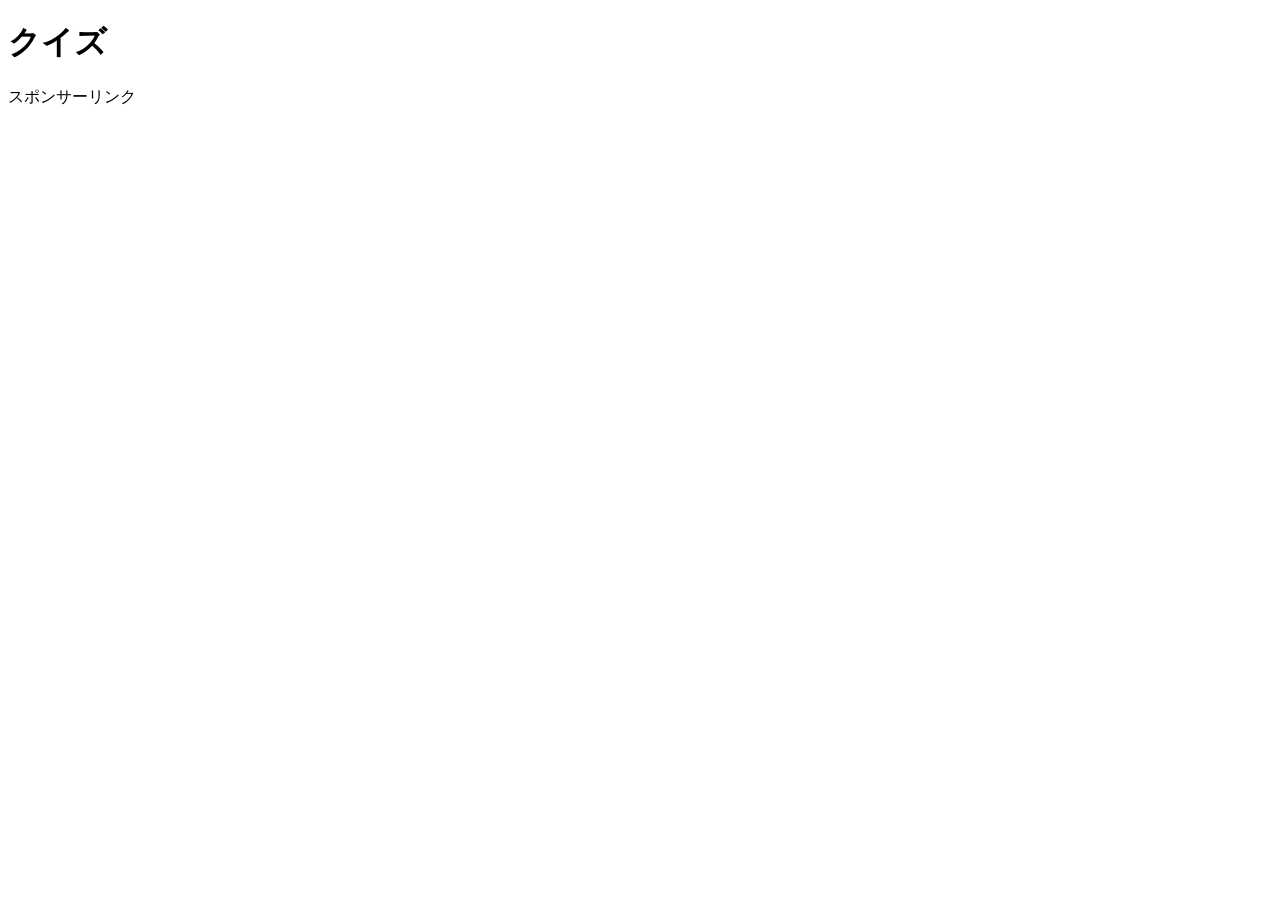
==== commit 46a20935: "Update index.html" ====
--- a/index.html
+++ b/index.html
@@ -3,2250 +3,67 @@
 <head>
 <meta charset="UTF-8">
 <meta name="viewport" content="width=device-width,initial-scale=1">
-<title>総合歴史クイズ</title>
-<meta name="description" content="歴史・戦国・城の全200問から50問をランダム出題するクイズサイトです。">
-<style>
-*{box-sizing:border-box}
-body{
-  font-family:Arial,"Hiragino Kaku Gothic ProN","Yu Gothic",Meiryo,sans-serif;
-  margin:0;background:#f4f7fb;color:#222;
-}
-header{
-  background:linear-gradient(135deg,#111827,#334155);
-  color:#fff;padding:24px 16px;text-align:center;
-}
-header h1{margin:0 0 8px;font-size:32px}
-header p{margin:0;opacity:.9}
-nav{
-  display:flex;gap:10px;justify-content:center;flex-wrap:wrap;
-  padding:14px;background:white;box-shadow:0 2px 8px rgba(0,0,0,.05);
-}
-nav a{
-  padding:10px 15px;border-radius:999px;background:#e5e7eb;
-  color:#111;text-decoration:none;font-weight:bold;
-}
-nav a.active{background:#2563eb;color:#fff}
-.layout{
-  max-width:1180px;margin:28px auto;padding:0 16px;
-  display:grid;grid-template-columns:minmax(0,1fr) 320px;gap:24px;
-}
-.quiz-box{
-  background:#fff;padding:26px;border-radius:20px;
-  box-shadow:0 8px 24px rgba(0,0,0,.08);
-}
-.status{display:flex;justify-content:space-between;gap:10px;font-weight:bold;margin-bottom:14px}
-.progress{height:12px;background:#e5e7eb;border-radius:999px;overflow:hidden;margin-bottom:22px}
-#bar{height:100%;width:0;background:#22c55e;transition:.25s}
-#question{font-size:26px;line-height:1.5;margin:0 0 22px}
-#choices{display:grid;gap:12px}
-#choices button,.finish button{
-  width:100%;padding:16px;font-size:18px;border:0;border-radius:12px;
-  background:#f1f5f9;cursor:pointer;font-weight:bold;
-}
-#choices button:hover,.finish button:hover{background:#dbeafe}
-.correct{background:#86efac!important}
-.wrong{background:#fca5a5!important}
-#result{min-height:28px;font-size:18px;font-weight:bold;margin-top:18px}
-.ad-side{
-  background:#fff;border-radius:18px;padding:16px;text-align:center;
-  box-shadow:0 8px 24px rgba(0,0,0,.08);
-  position:sticky;top:16px;min-height:320px;
-}
-.ad-side p{margin:0 0 12px;color:#64748b;font-size:13px}
-.finish{text-align:center;font-size:24px;font-weight:bold;line-height:1.8}
-.small{font-size:14px;color:#64748b;margin-top:10px}
-@media(max-width:860px){
-  .layout{grid-template-columns:1fr}
-  .ad-side{position:static}
-  header h1{font-size:26px}
-  #question{font-size:22px}
-}
-</style>
+
+<title>クイズ</title>
+
+<meta name="description" content="歴史クイズ">
+
+<link rel="stylesheet" href="style.css">
 </head>
+
 <body>
+
 <header>
-  <h1 id="title">総合歴史クイズ</h1>
-  <p id="desc">200問の中から50問をランダム出題</p>
+<h1 id="title">クイズ</h1>
+<p id="desc"></p>
 </header>
 
 <nav id="menu"></nav>
 
 <div class="layout">
-  <main class="quiz-box">
-    <div class="status">
-      <span id="count">1/50</span>
-      <span id="score">スコア:0</span>
-    </div>
-    <div class="progress"><div id="bar"></div></div>
-    <h2 id="question"></h2>
-    <div id="choices"></div>
-    <p id="result"></p>
-  </main>
 
-  <aside class="ad-side">
-    <p>スポンサーリンク</p>
-    <script async src="https://pagead2.googlesyndication.com/pagead/js/adsbygoogle.js?client=ca-pub-8398161859137802"
+<main class="quiz-box">
+
+<div class="status">
+<span id="count"></span>
+<span id="score"></span>
+</div>
+
+<div class="progress">
+<div id="bar"></div>
+</div>
+
+<h2 id="question"></h2>
+
+<div id="choices"></div>
+
+<p id="result"></p>
+
+</main>
+
+<aside class="ad-side">
+
+<p>スポンサーリンク</p>
+
+<script async src="https://pagead2.googlesyndication.com/pagead/js/adsbygoogle.js?client=ca-pub-8398161859137802"
 crossorigin="anonymous"></script>
+
 <ins class="adsbygoogle"
 style="display:block"
 data-ad-client="ca-pub-8398161859137802"
 data-ad-slot="5599163841"
 data-ad-format="auto"
 data-full-width-responsive="true"></ins>
+
 <script>
 (adsbygoogle = window.adsbygoogle || []).push({});
 </script>
-  </aside>
+
+</aside>
+
 </div>
 
-<script>
-const TYPE = new URLSearchParams(location.search).get("type") || "all";
+<script src="script.js"></script>
 
-const INFO = {
-  "history": {
-    "title": "歴史クイズ",
-    "desc": "日本史・世界史の知識を試せる歴史クイズです。200問の中から50問をランダム出題します。"
-  },
-  "sengoku": {
-    "title": "戦国武将クイズ",
-    "desc": "戦国武将・合戦・城・逸話を当てるクイズです。"
-  },
-  "castle": {
-    "title": "城クイズ",
-    "desc": "日本の城・城主・別名・所在地を当てるクイズです。"
-  },
-  "all": {
-    "title": "総合歴史クイズ",
-    "desc": "歴史・戦国・城の全200問から50問をランダム出題します。"
-  }
-};
-const DATA = {
-  "history": [
-    {
-      "q": "ナポレオンが皇帝になった国は？",
-      "c": [
-        "フランス",
-        "イギリス",
-        "ロシア",
-        "ドイツ"
-      ],
-      "a": "フランス"
-    },
-    {
-      "q": "ピラミッドで有名な古代文明は？",
-      "c": [
-        "エジプト文明",
-        "インダス文明",
-        "黄河文明",
-        "メソポタミア文明"
-      ],
-      "a": "エジプト文明"
-    },
-    {
-      "q": "ローマ帝国の中心都市は？",
-      "c": [
-        "ローマ",
-        "パリ",
-        "ロンドン",
-        "ベルリン"
-      ],
-      "a": "ローマ"
-    },
-    {
-      "q": "アメリカ独立宣言が出された年は？",
-      "c": [
-        "1776年",
-        "1789年",
-        "1600年",
-        "1868年"
-      ],
-      "a": "1776年"
-    },
-    {
-      "q": "フランス革命が始まった年は？",
-      "c": [
-        "1789年",
-        "1776年",
-        "1815年",
-        "1914年"
-      ],
-      "a": "1789年"
-    },
-    {
-      "q": "鎌倉幕府を開いた人物は？",
-      "c": [
-        "源頼朝",
-        "足利尊氏",
-        "徳川家康",
-        "平清盛"
-      ],
-      "a": "源頼朝"
-    },
-    {
-      "q": "江戸幕府を開いた人物は？",
-      "c": [
-        "徳川家康",
-        "豊臣秀吉",
-        "織田信長",
-        "明智光秀"
-      ],
-      "a": "徳川家康"
-    },
-    {
-      "q": "関ヶ原の戦いが起きた年は？",
-      "c": [
-        "1600年",
-        "1582年",
-        "1615年",
-        "1467年"
-      ],
-      "a": "1600年"
-    },
-    {
-      "q": "大化の改新で中心となった皇子は？",
-      "c": [
-        "中大兄皇子",
-        "聖徳太子",
-        "源義経",
-        "藤原道長"
-      ],
-      "a": "中大兄皇子"
-    },
-    {
-      "q": "遣唐使を停止した人物は？",
-      "c": [
-        "菅原道真",
-        "聖徳太子",
-        "空海",
-        "藤原頼通"
-      ],
-      "a": "菅原道真"
-    },
-    {
-      "q": "応仁の乱が始まった年は？",
-      "c": [
-        "1467年",
-        "1333年",
-        "1600年",
-        "1185年"
-      ],
-      "a": "1467年"
-    },
-    {
-      "q": "明治維新の時代は？",
-      "c": [
-        "19世紀",
-        "16世紀",
-        "18世紀",
-        "20世紀"
-      ],
-      "a": "19世紀"
-    },
-    {
-      "q": "日清戦争の相手国は？",
-      "c": [
-        "清",
-        "ロシア",
-        "イギリス",
-        "アメリカ"
-      ],
-      "a": "清"
-    },
-    {
-      "q": "日露戦争の相手国は？",
-      "c": [
-        "ロシア",
-        "清",
-        "ドイツ",
-        "フランス"
-      ],
-      "a": "ロシア"
-    },
-    {
-      "q": "第一次世界大戦が始まった年は？",
-      "c": [
-        "1914年",
-        "1939年",
-        "1868年",
-        "1945年"
-      ],
-      "a": "1914年"
-    },
-    {
-      "q": "第二次世界大戦が終結した年は？",
-      "c": [
-        "1945年",
-        "1939年",
-        "1918年",
-        "1951年"
-      ],
-      "a": "1945年"
-    },
-    {
-      "q": "古代メソポタミアで発達した文字は？",
-      "c": [
-        "くさび形文字",
-        "甲骨文字",
-        "ヒエログリフ",
-        "仮名文字"
-      ],
-      "a": "くさび形文字"
-    },
-    {
-      "q": "古代エジプトの象形文字は？",
-      "c": [
-        "ヒエログリフ",
-        "くさび形文字",
-        "ラテン文字",
-        "キリル文字"
-      ],
-      "a": "ヒエログリフ"
-    },
-    {
-      "q": "秦の始皇帝が統一した国は？",
-      "c": [
-        "中国",
-        "インド",
-        "日本",
-        "ペルシア"
-      ],
-      "a": "中国"
-    },
-    {
-      "q": "万里の長城で有名な国は？",
-      "c": [
-        "中国",
-        "ローマ",
-        "エジプト",
-        "ギリシア"
-      ],
-      "a": "中国"
-    },
-    {
-      "q": "仏教を開いた人物は？",
-      "c": [
-        "釈迦",
-        "孔子",
-        "ムハンマド",
-        "キリスト"
-      ],
-      "a": "釈迦"
-    },
-    {
-      "q": "儒教の祖とされる人物は？",
-      "c": [
-        "孔子",
-        "老子",
-        "始皇帝",
-        "孟子"
-      ],
-      "a": "孔子"
-    },
-    {
-      "q": "イスラム教を開いた人物は？",
-      "c": [
-        "ムハンマド",
-        "釈迦",
-        "孔子",
-        "アレクサンドロス"
-      ],
-      "a": "ムハンマド"
-    },
-    {
-      "q": "モンゴル帝国を築いた人物は？",
-      "c": [
-        "チンギス・ハン",
-        "フビライ・ハン",
-        "始皇帝",
-        "劉邦"
-      ],
-      "a": "チンギス・ハン"
-    },
-    {
-      "q": "元を建国した人物は？",
-      "c": [
-        "フビライ・ハン",
-        "チンギス・ハン",
-        "朱元璋",
-        "康熙帝"
-      ],
-      "a": "フビライ・ハン"
-    },
-    {
-      "q": "マグナ・カルタが成立した国は？",
-      "c": [
-        "イングランド",
-        "フランス",
-        "ドイツ",
-        "スペイン"
-      ],
-      "a": "イングランド"
-    },
-    {
-      "q": "ルネサンスが最初に栄えた地域は？",
-      "c": [
-        "イタリア",
-        "イギリス",
-        "ロシア",
-        "中国"
-      ],
-      "a": "イタリア"
-    },
-    {
-      "q": "宗教改革を始めた人物は？",
-      "c": [
-        "ルター",
-        "ナポレオン",
-        "コロンブス",
-        "ガリレオ"
-      ],
-      "a": "ルター"
-    },
-    {
-      "q": "アメリカ大陸に到達した航海者は？",
-      "c": [
-        "コロンブス",
-        "マゼラン",
-        "バスコ・ダ・ガマ",
-        "ルター"
-      ],
-      "a": "コロンブス"
-    },
-    {
-      "q": "世界一周を成し遂げた艦隊で有名なのは？",
-      "c": [
-        "マゼラン艦隊",
-        "コロンブス艦隊",
-        "ナポレオン艦隊",
-        "ローマ艦隊"
-      ],
-      "a": "マゼラン艦隊"
-    },
-    {
-      "q": "産業革命が最初に起こった国は？",
-      "c": [
-        "イギリス",
-        "フランス",
-        "日本",
-        "アメリカ"
-      ],
-      "a": "イギリス"
-    },
-    {
-      "q": "ワーテルローの戦いで敗れた人物は？",
-      "c": [
-        "ナポレオン",
-        "カエサル",
-        "アレクサンドロス",
-        "ビスマルク"
-      ],
-      "a": "ナポレオン"
-    },
-    {
-      "q": "ドイツ統一を主導した人物は？",
-      "c": [
-        "ビスマルク",
-        "ルター",
-        "ヒトラー",
-        "カール大帝"
-      ],
-      "a": "ビスマルク"
-    },
-    {
-      "q": "ロシア革命が起きた年は？",
-      "c": [
-        "1917年",
-        "1789年",
-        "1914年",
-        "1945年"
-      ],
-      "a": "1917年"
-    },
-    {
-      "q": "大政奉還を行った将軍は？",
-      "c": [
-        "徳川慶喜",
-        "徳川家康",
-        "徳川吉宗",
-        "徳川家光"
-      ],
-      "a": "徳川慶喜"
-    },
-    {
-      "q": "五箇条の御誓文が出された時代は？",
-      "c": [
-        "明治時代",
-        "江戸時代",
-        "鎌倉時代",
-        "昭和時代"
-      ],
-      "a": "明治時代"
-    },
-    {
-      "q": "平安京に都を移した天皇は？",
-      "c": [
-        "桓武天皇",
-        "天武天皇",
-        "聖武天皇",
-        "後醍醐天皇"
-      ],
-      "a": "桓武天皇"
-    },
-    {
-      "q": "奈良時代の都は？",
-      "c": [
-        "平城京",
-        "平安京",
-        "鎌倉",
-        "江戸"
-      ],
-      "a": "平城京"
-    },
-    {
-      "q": "聖徳太子が制定したとされるものは？",
-      "c": [
-        "十七条の憲法",
-        "武家諸法度",
-        "五箇条の御誓文",
-        "大日本帝国憲法"
-      ],
-      "a": "十七条の憲法"
-    },
-    {
-      "q": "墾田永年私財法が出された時代は？",
-      "c": [
-        "奈良時代",
-        "江戸時代",
-        "明治時代",
-        "室町時代"
-      ],
-      "a": "奈良時代"
-    },
-    {
-      "q": "藤原道長が栄えた時代は？",
-      "c": [
-        "平安時代",
-        "鎌倉時代",
-        "江戸時代",
-        "戦国時代"
-      ],
-      "a": "平安時代"
-    },
-    {
-      "q": "院政で有名な上皇は？",
-      "c": [
-        "白河上皇",
-        "後鳥羽上皇",
-        "明治天皇",
-        "聖武天皇"
-      ],
-      "a": "白河上皇"
-    },
-    {
-      "q": "壇ノ浦の戦いで滅んだ一族は？",
-      "c": [
-        "平氏",
-        "源氏",
-        "藤原氏",
-        "北条氏"
-      ],
-      "a": "平氏"
-    },
-    {
-      "q": "承久の乱を起こした上皇は？",
-      "c": [
-        "後鳥羽上皇",
-        "白河上皇",
-        "後醍醐天皇",
-        "鳥羽上皇"
-      ],
-      "a": "後鳥羽上皇"
-    },
-    {
-      "q": "御成敗式目を定めた人物は？",
-      "c": [
-        "北条泰時",
-        "源頼朝",
-        "足利尊氏",
-        "徳川家康"
-      ],
-      "a": "北条泰時"
-    },
-    {
-      "q": "元寇が起きた時代は？",
-      "c": [
-        "鎌倉時代",
-        "平安時代",
-        "江戸時代",
-        "明治時代"
-      ],
-      "a": "鎌倉時代"
-    },
-    {
-      "q": "建武の新政を行った天皇は？",
-      "c": [
-        "後醍醐天皇",
-        "聖武天皇",
-        "桓武天皇",
-        "明治天皇"
-      ],
-      "a": "後醍醐天皇"
-    },
-    {
-      "q": "室町幕府を開いた人物は？",
-      "c": [
-        "足利尊氏",
-        "源頼朝",
-        "徳川家康",
-        "豊臣秀吉"
-      ],
-      "a": "足利尊氏"
-    },
-    {
-      "q": "金閣を建てた将軍は？",
-      "c": [
-        "足利義満",
-        "足利義政",
-        "徳川家光",
-        "織田信長"
-      ],
-      "a": "足利義満"
-    },
-    {
-      "q": "銀閣を建てた将軍は？",
-      "c": [
-        "足利義政",
-        "足利義満",
-        "徳川吉宗",
-        "豊臣秀吉"
-      ],
-      "a": "足利義政"
-    },
-    {
-      "q": "種子島に伝わったものは？",
-      "c": [
-        "鉄砲",
-        "仏教",
-        "稲作",
-        "キリスト教"
-      ],
-      "a": "鉄砲"
-    },
-    {
-      "q": "キリスト教を日本に伝えた人物は？",
-      "c": [
-        "フランシスコ・ザビエル",
-        "マルコ・ポーロ",
-        "ルター",
-        "コロンブス"
-      ],
-      "a": "フランシスコ・ザビエル"
-    },
-    {
-      "q": "本能寺の変が起きた年は？",
-      "c": [
-        "1582年",
-        "1600年",
-        "1615年",
-        "1467年"
-      ],
-      "a": "1582年"
-    },
-    {
-      "q": "大阪夏の陣が起きた年は？",
-      "c": [
-        "1615年",
-        "1600年",
-        "1582年",
-        "1868年"
-      ],
-      "a": "1615年"
-    },
-    {
-      "q": "鎖国政策を進めた幕府は？",
-      "c": [
-        "江戸幕府",
-        "鎌倉幕府",
-        "室町幕府",
-        "明治政府"
-      ],
-      "a": "江戸幕府"
-    },
-    {
-      "q": "享保の改革を行った将軍は？",
-      "c": [
-        "徳川吉宗",
-        "徳川家康",
-        "徳川家光",
-        "徳川慶喜"
-      ],
-      "a": "徳川吉宗"
-    },
-    {
-      "q": "寛政の改革で有名な老中は？",
-      "c": [
-        "松平定信",
-        "田沼意次",
-        "水野忠邦",
-        "大久保利通"
-      ],
-      "a": "松平定信"
-    },
-    {
-      "q": "天保の改革で有名な老中は？",
-      "c": [
-        "水野忠邦",
-        "松平定信",
-        "田沼意次",
-        "井伊直弼"
-      ],
-      "a": "水野忠邦"
-    },
-    {
-      "q": "黒船を率いて来航した人物は？",
-      "c": [
-        "ペリー",
-        "ハリス",
-        "ザビエル",
-        "マッカーサー"
-      ],
-      "a": "ペリー"
-    },
-    {
-      "q": "日米修好通商条約を結んだ大老は？",
-      "c": [
-        "井伊直弼",
-        "徳川慶喜",
-        "西郷隆盛",
-        "大久保利通"
-      ],
-      "a": "井伊直弼"
-    },
-    {
-      "q": "薩長同盟の仲介で有名な人物は？",
-      "c": [
-        "坂本龍馬",
-        "西郷隆盛",
-        "徳川慶喜",
-        "伊藤博文"
-      ],
-      "a": "坂本龍馬"
-    },
-    {
-      "q": "初代内閣総理大臣は？",
-      "c": [
-        "伊藤博文",
-        "大隈重信",
-        "西郷隆盛",
-        "山県有朋"
-      ],
-      "a": "伊藤博文"
-    },
-    {
-      "q": "大日本帝国憲法が発布された年は？",
-      "c": [
-        "1889年",
-        "1868年",
-        "1894年",
-        "1905年"
-      ],
-      "a": "1889年"
-    },
-    {
-      "q": "日本国憲法が施行された年は？",
-      "c": [
-        "1947年",
-        "1945年",
-        "1951年",
-        "1931年"
-      ],
-      "a": "1947年"
-    },
-    {
-      "q": "国際連盟の設立に関係する大戦は？",
-      "c": [
-        "第一次世界大戦",
-        "第二次世界大戦",
-        "日露戦争",
-        "南北戦争"
-      ],
-      "a": "第一次世界大戦"
-    },
-    {
-      "q": "国際連合が成立した年は？",
-      "c": [
-        "1945年",
-        "1919年",
-        "1939年",
-        "1955年"
-      ],
-      "a": "1945年"
-    },
-    {
-      "q": "冷戦で対立した中心国の組み合わせは？",
-      "c": [
-        "アメリカとソ連",
-        "日本と中国",
-        "イギリスとフランス",
-        "ドイツとイタリア"
-      ],
-      "a": "アメリカとソ連"
-    },
-    {
-      "q": "ベルリンの壁が崩壊した年は？",
-      "c": [
-        "1989年",
-        "1945年",
-        "1991年",
-        "1975年"
-      ],
-      "a": "1989年"
-    },
-    {
-      "q": "ソ連が崩壊した年は？",
-      "c": [
-        "1991年",
-        "1989年",
-        "1945年",
-        "2001年"
-      ],
-      "a": "1991年"
-    },
-    {
-      "q": "古代ギリシアの都市国家は？",
-      "c": [
-        "ポリス",
-        "カースト",
-        "ハンザ",
-        "荘園"
-      ],
-      "a": "ポリス"
-    },
-    {
-      "q": "アテネで発達した政治制度は？",
-      "c": [
-        "民主政",
-        "封建制",
-        "絶対王政",
-        "院政"
-      ],
-      "a": "民主政"
-    }
-  ],
-  "sengoku": [
-    {
-      "q": "独眼竜と呼ばれた武将は？",
-      "c": [
-        "伊達政宗",
-        "武田信玄",
-        "上杉謙信",
-        "毛利元就"
-      ],
-      "a": "伊達政宗"
-    },
-    {
-      "q": "本能寺の変で討たれた人物は？",
-      "c": [
-        "織田信長",
-        "豊臣秀吉",
-        "徳川家康",
-        "明智光秀"
-      ],
-      "a": "織田信長"
-    },
-    {
-      "q": "本能寺の変を起こした人物は？",
-      "c": [
-        "明智光秀",
-        "石田三成",
-        "柴田勝家",
-        "今川義元"
-      ],
-      "a": "明智光秀"
-    },
-    {
-      "q": "甲斐の虎と呼ばれた武将は？",
-      "c": [
-        "武田信玄",
-        "上杉謙信",
-        "北条氏康",
-        "島津義弘"
-      ],
-      "a": "武田信玄"
-    },
-    {
-      "q": "越後の龍と呼ばれた武将は？",
-      "c": [
-        "上杉謙信",
-        "伊達政宗",
-        "毛利元就",
-        "真田幸村"
-      ],
-      "a": "上杉謙信"
-    },
-    {
-      "q": "桶狭間の戦いで敗れた人物は？",
-      "c": [
-        "今川義元",
-        "織田信長",
-        "徳川家康",
-        "豊臣秀吉"
-      ],
-      "a": "今川義元"
-    },
-    {
-      "q": "三本の矢の逸話で有名な武将は？",
-      "c": [
-        "毛利元就",
-        "武田信玄",
-        "島津義弘",
-        "北条氏康"
-      ],
-      "a": "毛利元就"
-    },
-    {
-      "q": "豊臣秀吉の幼名は？",
-      "c": [
-        "日吉丸",
-        "竹千代",
-        "梵天丸",
-        "虎千代"
-      ],
-      "a": "日吉丸"
-    },
-    {
-      "q": "徳川家康の幼名は？",
-      "c": [
-        "竹千代",
-        "日吉丸",
-        "牛若丸",
-        "梵天丸"
-      ],
-      "a": "竹千代"
-    },
-    {
-      "q": "真田幸村の本名として知られる名は？",
-      "c": [
-        "真田信繁",
-        "真田昌幸",
-        "真田信之",
-        "真田幸隆"
-      ],
-      "a": "真田信繁"
-    },
-    {
-      "q": "関ヶ原の戦いで西軍を率いた人物は？",
-      "c": [
-        "石田三成",
-        "徳川家康",
-        "伊達政宗",
-        "黒田官兵衛"
-      ],
-      "a": "石田三成"
-    },
-    {
-      "q": "関ヶ原の戦いで東軍を率いた人物は？",
-      "c": [
-        "徳川家康",
-        "石田三成",
-        "豊臣秀吉",
-        "毛利輝元"
-      ],
-      "a": "徳川家康"
-    },
-    {
-      "q": "小牧・長久手の戦いで秀吉と対立した人物は？",
-      "c": [
-        "徳川家康",
-        "明智光秀",
-        "上杉謙信",
-        "今川義元"
-      ],
-      "a": "徳川家康"
-    },
-    {
-      "q": "長篠の戦いで織田・徳川連合軍が戦った相手は？",
-      "c": [
-        "武田勝頼",
-        "上杉謙信",
-        "北条氏康",
-        "毛利元就"
-      ],
-      "a": "武田勝頼"
-    },
-    {
-      "q": "川中島の戦いで争った代表的な2人は？",
-      "c": [
-        "武田信玄と上杉謙信",
-        "信長と秀吉",
-        "家康と三成",
-        "政宗と幸村"
-      ],
-      "a": "武田信玄と上杉謙信"
-    },
-    {
-      "q": "賤ヶ岳の戦いで秀吉と戦った人物は？",
-      "c": [
-        "柴田勝家",
-        "明智光秀",
-        "徳川家康",
-        "石田三成"
-      ],
-      "a": "柴田勝家"
-    },
-    {
-      "q": "山崎の戦いで敗れた人物は？",
-      "c": [
-        "明智光秀",
-        "織田信長",
-        "豊臣秀吉",
-        "徳川家康"
-      ],
-      "a": "明智光秀"
-    },
-    {
-      "q": "清洲会議後に力を伸ばした人物は？",
-      "c": [
-        "豊臣秀吉",
-        "柴田勝家",
-        "明智光秀",
-        "今川義元"
-      ],
-      "a": "豊臣秀吉"
-    },
-    {
-      "q": "美濃のマムシと呼ばれた人物は？",
-      "c": [
-        "斎藤道三",
-        "松永久秀",
-        "北条早雲",
-        "尼子経久"
-      ],
-      "a": "斎藤道三"
-    },
-    {
-      "q": "越前の朝倉氏で有名な当主は？",
-      "c": [
-        "朝倉義景",
-        "浅井長政",
-        "長宗我部元親",
-        "大友宗麟"
-      ],
-      "a": "朝倉義景"
-    },
-    {
-      "q": "浅井長政の妻として知られる人物は？",
-      "c": [
-        "お市の方",
-        "淀殿",
-        "ねね",
-        "まつ"
-      ],
-      "a": "お市の方"
-    },
-    {
-      "q": "織田信長の妹は？",
-      "c": [
-        "お市の方",
-        "ねね",
-        "濃姫",
-        "千姫"
-      ],
-      "a": "お市の方"
-    },
-    {
-      "q": "豊臣秀吉の正室は？",
-      "c": [
-        "ねね",
-        "お市の方",
-        "淀殿",
-        "千姫"
-      ],
-      "a": "ねね"
-    },
-    {
-      "q": "秀吉の側室で秀頼の母は？",
-      "c": [
-        "淀殿",
-        "ねね",
-        "濃姫",
-        "まつ"
-      ],
-      "a": "淀殿"
-    },
-    {
-      "q": "加賀百万石で有名な大名家は？",
-      "c": [
-        "前田家",
-        "伊達家",
-        "毛利家",
-        "島津家"
-      ],
-      "a": "前田家"
-    },
-    {
-      "q": "前田利家の妻として有名なのは？",
-      "c": [
-        "まつ",
-        "ねね",
-        "淀殿",
-        "お市"
-      ],
-      "a": "まつ"
-    },
-    {
-      "q": "キリシタン大名として知られる人物は？",
-      "c": [
-        "大友宗麟",
-        "武田信玄",
-        "上杉謙信",
-        "北条氏康"
-      ],
-      "a": "大友宗麟"
-    },
-    {
-      "q": "土佐を統一した武将は？",
-      "c": [
-        "長宗我部元親",
-        "島津義弘",
-        "毛利元就",
-        "浅井長政"
-      ],
-      "a": "長宗我部元親"
-    },
-    {
-      "q": "九州の島津家で有名な武将は？",
-      "c": [
-        "島津義弘",
-        "伊達政宗",
-        "真田信繁",
-        "前田利家"
-      ],
-      "a": "島津義弘"
-    },
-    {
-      "q": "相模の獅子と呼ばれた人物は？",
-      "c": [
-        "北条氏康",
-        "武田信玄",
-        "上杉謙信",
-        "今川義元"
-      ],
-      "a": "北条氏康"
-    },
-    {
-      "q": "北条早雲が築いた後北条氏の拠点は？",
-      "c": [
-        "小田原",
-        "安土",
-        "春日山",
-        "躑躅ヶ崎"
-      ],
-      "a": "小田原"
-    },
-    {
-      "q": "毛利元就が本拠とした地域は？",
-      "c": [
-        "中国地方",
-        "東北地方",
-        "九州地方",
-        "関東地方"
-      ],
-      "a": "中国地方"
-    },
-    {
-      "q": "信長の居城として有名な城は？",
-      "c": [
-        "安土城",
-        "江戸城",
-        "熊本城",
-        "松本城"
-      ],
-      "a": "安土城"
-    },
-    {
-      "q": "秀吉が築いた巨大な城は？",
-      "c": [
-        "大阪城",
-        "安土城",
-        "松本城",
-        "彦根城"
-      ],
-      "a": "大阪城"
-    },
-    {
-      "q": "徳川家康の本拠となった城は？",
-      "c": [
-        "江戸城",
-        "大阪城",
-        "安土城",
-        "小谷城"
-      ],
-      "a": "江戸城"
-    },
-    {
-      "q": "伊達政宗の居城で有名なのは？",
-      "c": [
-        "仙台城",
-        "熊本城",
-        "姫路城",
-        "小田原城"
-      ],
-      "a": "仙台城"
-    },
-    {
-      "q": "上杉謙信の居城は？",
-      "c": [
-        "春日山城",
-        "安土城",
-        "大阪城",
-        "高知城"
-      ],
-      "a": "春日山城"
-    },
-    {
-      "q": "武田信玄の本拠は？",
-      "c": [
-        "躑躅ヶ崎館",
-        "小田原城",
-        "安土城",
-        "仙台城"
-      ],
-      "a": "躑躅ヶ崎館"
-    },
-    {
-      "q": "真田氏の拠点として知られる城は？",
-      "c": [
-        "上田城",
-        "江戸城",
-        "姫路城",
-        "熊本城"
-      ],
-      "a": "上田城"
-    },
-    {
-      "q": "島津家の本拠地は？",
-      "c": [
-        "薩摩",
-        "甲斐",
-        "越後",
-        "尾張"
-      ],
-      "a": "薩摩"
-    },
-    {
-      "q": "織田信長の出身地は？",
-      "c": [
-        "尾張",
-        "甲斐",
-        "越後",
-        "薩摩"
-      ],
-      "a": "尾張"
-    },
-    {
-      "q": "武田信玄の本拠地は？",
-      "c": [
-        "甲斐",
-        "尾張",
-        "越後",
-        "土佐"
-      ],
-      "a": "甲斐"
-    },
-    {
-      "q": "上杉謙信の本拠地は？",
-      "c": [
-        "越後",
-        "甲斐",
-        "尾張",
-        "三河"
-      ],
-      "a": "越後"
-    },
-    {
-      "q": "徳川家康の出身地は？",
-      "c": [
-        "三河",
-        "尾張",
-        "美濃",
-        "近江"
-      ],
-      "a": "三河"
-    },
-    {
-      "q": "豊臣秀吉が出世した主君は？",
-      "c": [
-        "織田信長",
-        "徳川家康",
-        "武田信玄",
-        "今川義元"
-      ],
-      "a": "織田信長"
-    },
-    {
-      "q": "黒田官兵衛が仕えた天下人は？",
-      "c": [
-        "豊臣秀吉",
-        "武田信玄",
-        "上杉謙信",
-        "北条氏康"
-      ],
-      "a": "豊臣秀吉"
-    },
-    {
-      "q": "竹中半兵衛は誰の軍師として有名？",
-      "c": [
-        "豊臣秀吉",
-        "徳川家康",
-        "伊達政宗",
-        "毛利元就"
-      ],
-      "a": "豊臣秀吉"
-    },
-    {
-      "q": "石田三成が仕えた人物は？",
-      "c": [
-        "豊臣秀吉",
-        "織田信長",
-        "武田信玄",
-        "上杉謙信"
-      ],
-      "a": "豊臣秀吉"
-    },
-    {
-      "q": "小早川秀秋が寝返った戦いは？",
-      "c": [
-        "関ヶ原の戦い",
-        "長篠の戦い",
-        "桶狭間の戦い",
-        "川中島の戦い"
-      ],
-      "a": "関ヶ原の戦い"
-    },
-    {
-      "q": "織田信長の父は？",
-      "c": [
-        "織田信秀",
-        "織田信雄",
-        "織田信忠",
-        "織田有楽斎"
-      ],
-      "a": "織田信秀"
-    },
-    {
-      "q": "織田信長の嫡男は？",
-      "c": [
-        "織田信忠",
-        "織田信雄",
-        "織田信孝",
-        "織田信秀"
-      ],
-      "a": "織田信忠"
-    },
-    {
-      "q": "徳川四天王に含まれる人物は？",
-      "c": [
-        "本多忠勝",
-        "石田三成",
-        "明智光秀",
-        "毛利元就"
-      ],
-      "a": "本多忠勝"
-    },
-    {
-      "q": "井伊の赤備えで有名な人物は？",
-      "c": [
-        "井伊直政",
-        "本多忠勝",
-        "榊原康政",
-        "酒井忠次"
-      ],
-      "a": "井伊直政"
-    },
-    {
-      "q": "本多忠勝の槍として有名なのは？",
-      "c": [
-        "蜻蛉切",
-        "日本号",
-        "御手杵",
-        "童子切"
-      ],
-      "a": "蜻蛉切"
-    },
-    {
-      "q": "加藤清正が築城で関わった城は？",
-      "c": [
-        "熊本城",
-        "松本城",
-        "姫路城",
-        "犬山城"
-      ],
-      "a": "熊本城"
-    },
-    {
-      "q": "福島正則は誰の家臣として有名？",
-      "c": [
-        "豊臣秀吉",
-        "武田信玄",
-        "上杉謙信",
-        "北条氏康"
-      ],
-      "a": "豊臣秀吉"
-    },
-    {
-      "q": "大谷吉継が参加した戦いは？",
-      "c": [
-        "関ヶ原の戦い",
-        "桶狭間の戦い",
-        "川中島の戦い",
-        "壇ノ浦の戦い"
-      ],
-      "a": "関ヶ原の戦い"
-    },
-    {
-      "q": "直江兼続の兜で有名な文字は？",
-      "c": [
-        "愛",
-        "義",
-        "忠",
-        "勇"
-      ],
-      "a": "愛"
-    },
-    {
-      "q": "雑賀衆が得意とした武器は？",
-      "c": [
-        "鉄砲",
-        "弓",
-        "槍",
-        "刀"
-      ],
-      "a": "鉄砲"
-    },
-    {
-      "q": "根来衆で有名な武器は？",
-      "c": [
-        "鉄砲",
-        "大砲",
-        "投石器",
-        "弩"
-      ],
-      "a": "鉄砲"
-    },
-    {
-      "q": "長篠の戦いで有名な戦術は？",
-      "c": [
-        "鉄砲の活用",
-        "水攻め",
-        "兵糧攻め",
-        "奇襲船団"
-      ],
-      "a": "鉄砲の活用"
-    },
-    {
-      "q": "備中高松城の戦いで有名な戦法は？",
-      "c": [
-        "水攻め",
-        "火攻め",
-        "雪攻め",
-        "夜襲"
-      ],
-      "a": "水攻め"
-    },
-    {
-      "q": "鳥取城攻めで有名な戦法は？",
-      "c": [
-        "兵糧攻め",
-        "水攻め",
-        "海戦",
-        "一騎打ち"
-      ],
-      "a": "兵糧攻め"
-    },
-    {
-      "q": "小田原征伐で滅ぼされた大名家は？",
-      "c": [
-        "後北条氏",
-        "武田氏",
-        "上杉氏",
-        "浅井氏"
-      ],
-      "a": "後北条氏"
-    },
-    {
-      "q": "秀吉が行った刀狩の目的は？",
-      "c": [
-        "農民の武装解除",
-        "海外貿易",
-        "寺社保護",
-        "城の増築"
-      ],
-      "a": "農民の武装解除"
-    },
-    {
-      "q": "太閤検地を行った人物は？",
-      "c": [
-        "豊臣秀吉",
-        "徳川家康",
-        "織田信長",
-        "足利義昭"
-      ],
-      "a": "豊臣秀吉"
-    },
-    {
-      "q": "最後の室町幕府将軍は？",
-      "c": [
-        "足利義昭",
-        "足利義満",
-        "足利尊氏",
-        "足利義政"
-      ],
-      "a": "足利義昭"
-    },
-    {
-      "q": "信長が追放した将軍は？",
-      "c": [
-        "足利義昭",
-        "足利義満",
-        "足利尊氏",
-        "足利義政"
-      ],
-      "a": "足利義昭"
-    },
-    {
-      "q": "松永久秀が爆死したと伝わる城は？",
-      "c": [
-        "信貴山城",
-        "安土城",
-        "江戸城",
-        "松本城"
-      ],
-      "a": "信貴山城"
-    },
-    {
-      "q": "茶人としても有名な戦国時代の人物は？",
-      "c": [
-        "千利休",
-        "紫式部",
-        "清少納言",
-        "松尾芭蕉"
-      ],
-      "a": "千利休"
-    }
-  ],
-  "castle": [
-    {
-      "q": "姫路城がある都道府県は？",
-      "c": [
-        "兵庫県",
-        "大阪府",
-        "京都府",
-        "滋賀県"
-      ],
-      "a": "兵庫県"
-    },
-    {
-      "q": "別名『白鷺城』と呼ばれる城は？",
-      "c": [
-        "姫路城",
-        "大阪城",
-        "松本城",
-        "熊本城"
-      ],
-      "a": "姫路城"
-    },
-    {
-      "q": "黒い外観で有名な国宝の城は？",
-      "c": [
-        "松本城",
-        "姫路城",
-        "名古屋城",
-        "小田原城"
-      ],
-      "a": "松本城"
-    },
-    {
-      "q": "豊臣秀吉が築いたことで有名な城は？",
-      "c": [
-        "大阪城",
-        "江戸城",
-        "会津若松城",
-        "松江城"
-      ],
-      "a": "大阪城"
-    },
-    {
-      "q": "加藤清正ゆかりの城は？",
-      "c": [
-        "熊本城",
-        "姫路城",
-        "松本城",
-        "彦根城"
-      ],
-      "a": "熊本城"
-    },
-    {
-      "q": "徳川家康が入ったことで有名な城は？",
-      "c": [
-        "江戸城",
-        "大阪城",
-        "安土城",
-        "小谷城"
-      ],
-      "a": "江戸城"
-    },
-    {
-      "q": "井伊家ゆかりの城は？",
-      "c": [
-        "彦根城",
-        "熊本城",
-        "松本城",
-        "高知城"
-      ],
-      "a": "彦根城"
-    },
-    {
-      "q": "織田信長が築いた城は？",
-      "c": [
-        "安土城",
-        "江戸城",
-        "熊本城",
-        "高知城"
-      ],
-      "a": "安土城"
-    },
-    {
-      "q": "現存天守で有名な高知県の城は？",
-      "c": [
-        "高知城",
-        "松江城",
-        "犬山城",
-        "丸岡城"
-      ],
-      "a": "高知城"
-    },
-    {
-      "q": "犬山城がある県は？",
-      "c": [
-        "愛知県",
-        "岐阜県",
-        "三重県",
-        "静岡県"
-      ],
-      "a": "愛知県"
-    },
-    {
-      "q": "松江城がある県は？",
-      "c": [
-        "島根県",
-        "鳥取県",
-        "岡山県",
-        "山口県"
-      ],
-      "a": "島根県"
-    },
-    {
-      "q": "丸岡城がある県は？",
-      "c": [
-        "福井県",
-        "石川県",
-        "富山県",
-        "新潟県"
-      ],
-      "a": "福井県"
-    },
-    {
-      "q": "弘前城がある県は？",
-      "c": [
-        "青森県",
-        "秋田県",
-        "岩手県",
-        "宮城県"
-      ],
-      "a": "青森県"
-    },
-    {
-      "q": "会津若松城の別名は？",
-      "c": [
-        "鶴ヶ城",
-        "白鷺城",
-        "烏城",
-        "金亀城"
-      ],
-      "a": "鶴ヶ城"
-    },
-    {
-      "q": "岡山城の別名は？",
-      "c": [
-        "烏城",
-        "白鷺城",
-        "鶴ヶ城",
-        "金亀城"
-      ],
-      "a": "烏城"
-    },
-    {
-      "q": "彦根城の別名は？",
-      "c": [
-        "金亀城",
-        "烏城",
-        "白鷺城",
-        "鶴ヶ城"
-      ],
-      "a": "金亀城"
-    },
-    {
-      "q": "名古屋城で有名な屋根飾りは？",
-      "c": [
-        "金のしゃちほこ",
-        "銀の鶴",
-        "赤い龍",
-        "黒い虎"
-      ],
-      "a": "金のしゃちほこ"
-    },
-    {
-      "q": "小田原城ゆかりの戦国大名家は？",
-      "c": [
-        "後北条氏",
-        "武田氏",
-        "上杉氏",
-        "島津氏"
-      ],
-      "a": "後北条氏"
-    },
-    {
-      "q": "春日山城ゆかりの武将は？",
-      "c": [
-        "上杉謙信",
-        "武田信玄",
-        "伊達政宗",
-        "毛利元就"
-      ],
-      "a": "上杉謙信"
-    },
-    {
-      "q": "躑躅ヶ崎館ゆかりの武将は？",
-      "c": [
-        "武田信玄",
-        "上杉謙信",
-        "織田信長",
-        "徳川家康"
-      ],
-      "a": "武田信玄"
-    },
-    {
-      "q": "仙台城ゆかりの武将は？",
-      "c": [
-        "伊達政宗",
-        "徳川家康",
-        "豊臣秀吉",
-        "毛利元就"
-      ],
-      "a": "伊達政宗"
-    },
-    {
-      "q": "上田城ゆかりの一族は？",
-      "c": [
-        "真田氏",
-        "徳川氏",
-        "北条氏",
-        "島津氏"
-      ],
-      "a": "真田氏"
-    },
-    {
-      "q": "小谷城ゆかりの大名は？",
-      "c": [
-        "浅井長政",
-        "織田信長",
-        "徳川家康",
-        "伊達政宗"
-      ],
-      "a": "浅井長政"
-    },
-    {
-      "q": "清洲城ゆかりの武将は？",
-      "c": [
-        "織田信長",
-        "上杉謙信",
-        "武田信玄",
-        "毛利元就"
-      ],
-      "a": "織田信長"
-    },
-    {
-      "q": "岐阜城がある山は？",
-      "c": [
-        "金華山",
-        "富士山",
-        "比叡山",
-        "高尾山"
-      ],
-      "a": "金華山"
-    },
-    {
-      "q": "岐阜城ゆかりの武将は？",
-      "c": [
-        "織田信長",
-        "源頼朝",
-        "徳川吉宗",
-        "伊藤博文"
-      ],
-      "a": "織田信長"
-    },
-    {
-      "q": "広島城を築いた大名は？",
-      "c": [
-        "毛利輝元",
-        "毛利元就",
-        "武田信玄",
-        "伊達政宗"
-      ],
-      "a": "毛利輝元"
-    },
-    {
-      "q": "松山城がある県は？",
-      "c": [
-        "愛媛県",
-        "香川県",
-        "高知県",
-        "徳島県"
-      ],
-      "a": "愛媛県"
-    },
-    {
-      "q": "宇和島城がある県は？",
-      "c": [
-        "愛媛県",
-        "高知県",
-        "香川県",
-        "徳島県"
-      ],
-      "a": "愛媛県"
-    },
-    {
-      "q": "丸亀城がある県は？",
-      "c": [
-        "香川県",
-        "愛媛県",
-        "徳島県",
-        "高知県"
-      ],
-      "a": "香川県"
-    },
-    {
-      "q": "高松城がある県は？",
-      "c": [
-        "香川県",
-        "岡山県",
-        "兵庫県",
-        "広島県"
-      ],
-      "a": "香川県"
-    },
-    {
-      "q": "備中松山城がある県は？",
-      "c": [
-        "岡山県",
-        "広島県",
-        "島根県",
-        "鳥取県"
-      ],
-      "a": "岡山県"
-    },
-    {
-      "q": "現存天守で山城として有名なのは？",
-      "c": [
-        "備中松山城",
-        "大阪城",
-        "江戸城",
-        "安土城"
-      ],
-      "a": "備中松山城"
-    },
-    {
-      "q": "二条城がある都市は？",
-      "c": [
-        "京都市",
-        "大阪市",
-        "奈良市",
-        "神戸市"
-      ],
-      "a": "京都市"
-    },
-    {
-      "q": "二条城と関係が深い幕府は？",
-      "c": [
-        "江戸幕府",
-        "鎌倉幕府",
-        "室町幕府",
-        "明治政府"
-      ],
-      "a": "江戸幕府"
-    },
-    {
-      "q": "江戸城跡にある現在の施設は？",
-      "c": [
-        "皇居",
-        "国会議事堂",
-        "東京駅",
-        "浅草寺"
-      ],
-      "a": "皇居"
-    },
-    {
-      "q": "首里城がある県は？",
-      "c": [
-        "沖縄県",
-        "鹿児島県",
-        "長崎県",
-        "熊本県"
-      ],
-      "a": "沖縄県"
-    },
-    {
-      "q": "首里城はどの王国の城？",
-      "c": [
-        "琉球王国",
-        "邪馬台国",
-        "高句麗",
-        "百済"
-      ],
-      "a": "琉球王国"
-    },
-    {
-      "q": "竹田城跡が有名な理由は？",
-      "c": [
-        "雲海",
-        "金のしゃちほこ",
-        "水攻め",
-        "黒い天守"
-      ],
-      "a": "雲海"
-    },
-    {
-      "q": "竹田城跡がある県は？",
-      "c": [
-        "兵庫県",
-        "京都府",
-        "滋賀県",
-        "奈良県"
-      ],
-      "a": "兵庫県"
-    },
-    {
-      "q": "五稜郭がある都市は？",
-      "c": [
-        "函館市",
-        "札幌市",
-        "青森市",
-        "仙台市"
-      ],
-      "a": "函館市"
-    },
-    {
-      "q": "五稜郭の形は？",
-      "c": [
-        "星形",
-        "円形",
-        "三角形",
-        "八角形"
-      ],
-      "a": "星形"
-    },
-    {
-      "q": "熊本城の別名は？",
-      "c": [
-        "銀杏城",
-        "白鷺城",
-        "烏城",
-        "鶴ヶ城"
-      ],
-      "a": "銀杏城"
-    },
-    {
-      "q": "大阪城を築いた人物は？",
-      "c": [
-        "豊臣秀吉",
-        "徳川家康",
-        "織田信長",
-        "足利義満"
-      ],
-      "a": "豊臣秀吉"
-    },
-    {
-      "q": "江戸城を築いたことで知られる武将は？",
-      "c": [
-        "太田道灌",
-        "伊達政宗",
-        "毛利元就",
-        "島津義弘"
-      ],
-      "a": "太田道灌"
-    },
-    {
-      "q": "小田原城攻めを行った天下人は？",
-      "c": [
-        "豊臣秀吉",
-        "織田信長",
-        "徳川慶喜",
-        "源頼朝"
-      ],
-      "a": "豊臣秀吉"
-    },
-    {
-      "q": "安土城があった地域は？",
-      "c": [
-        "滋賀県",
-        "京都府",
-        "岐阜県",
-        "愛知県"
-      ],
-      "a": "滋賀県"
-    },
-    {
-      "q": "松本城がある県は？",
-      "c": [
-        "長野県",
-        "山梨県",
-        "新潟県",
-        "群馬県"
-      ],
-      "a": "長野県"
-    },
-    {
-      "q": "金沢城がある県は？",
-      "c": [
-        "石川県",
-        "富山県",
-        "福井県",
-        "新潟県"
-      ],
-      "a": "石川県"
-    },
-    {
-      "q": "金沢城ゆかりの大名家は？",
-      "c": [
-        "前田家",
-        "伊達家",
-        "島津家",
-        "真田家"
-      ],
-      "a": "前田家"
-    },
-    {
-      "q": "福山城がある県は？",
-      "c": [
-        "広島県",
-        "岡山県",
-        "山口県",
-        "島根県"
-      ],
-      "a": "広島県"
-    },
-    {
-      "q": "岡崎城ゆかりの人物は？",
-      "c": [
-        "徳川家康",
-        "豊臣秀吉",
-        "織田信長",
-        "武田信玄"
-      ],
-      "a": "徳川家康"
-    },
-    {
-      "q": "浜松城ゆかりの人物は？",
-      "c": [
-        "徳川家康",
-        "上杉謙信",
-        "毛利元就",
-        "伊達政宗"
-      ],
-      "a": "徳川家康"
-    },
-    {
-      "q": "駿府城ゆかりの人物は？",
-      "c": [
-        "徳川家康",
-        "豊臣秀吉",
-        "武田信玄",
-        "北条氏康"
-      ],
-      "a": "徳川家康"
-    },
-    {
-      "q": "掛川城がある県は？",
-      "c": [
-        "静岡県",
-        "愛知県",
-        "岐阜県",
-        "三重県"
-      ],
-      "a": "静岡県"
-    },
-    {
-      "q": "長浜城ゆかりの人物は？",
-      "c": [
-        "豊臣秀吉",
-        "徳川家康",
-        "伊達政宗",
-        "上杉謙信"
-      ],
-      "a": "豊臣秀吉"
-    },
-    {
-      "q": "郡上八幡城がある県は？",
-      "c": [
-        "岐阜県",
-        "長野県",
-        "滋賀県",
-        "愛知県"
-      ],
-      "a": "岐阜県"
-    },
-    {
-      "q": "忍城で有名な戦法は？",
-      "c": [
-        "水攻め",
-        "火攻め",
-        "兵糧攻め",
-        "騎馬戦"
-      ],
-      "a": "水攻め"
-    },
-    {
-      "q": "忍城がある県は？",
-      "c": [
-        "埼玉県",
-        "群馬県",
-        "栃木県",
-        "茨城県"
-      ],
-      "a": "埼玉県"
-    },
-    {
-      "q": "川越城がある県は？",
-      "c": [
-        "埼玉県",
-        "千葉県",
-        "東京都",
-        "神奈川県"
-      ],
-      "a": "埼玉県"
-    },
-    {
-      "q": "水戸城がある県は？",
-      "c": [
-        "茨城県",
-        "栃木県",
-        "群馬県",
-        "千葉県"
-      ],
-      "a": "茨城県"
-    }
-  ]
-};
-DATA.all = [...DATA.history, ...DATA.sengoku, ...DATA.castle];
-
-const info = INFO[TYPE] || INFO.all;
-const sourceQuestions = DATA[TYPE] || DATA.all;
-
-document.title = info.title;
-document.querySelector('meta[name="description"]').content = info.desc;
-document.getElementById("title").textContent = info.title;
-document.getElementById("desc").textContent = info.desc;
-
-document.getElementById("menu").innerHTML = `
-  <a href="/?type=all" class="${TYPE==="all"?"active":""}">総合</a>
-  <a href="/?type=history" class="${TYPE==="history"?"active":""}">歴史</a>
-  <a href="/?type=sengoku" class="${TYPE==="sengoku"?"active":""}">戦国</a>
-  <a href="/?type=castle" class="${TYPE==="castle"?"active":""}">城</a>
-`;
-
-function shuffle(arr){
-  for(let i=arr.length-1;i>0;i--){
-    const j=Math.floor(Math.random()*(i+1));
-    [arr[i],arr[j]]=[arr[j],arr[i]];
-  }
-  return arr;
-}
-
-const QUESTION_LIMIT = 50;
-let questions = shuffle([...sourceQuestions]).slice(0, QUESTION_LIMIT);
-let current = 0;
-let score = 0;
-let locked = false;
-
-function escapeForAttr(str){
-  return String(str).replace(/&/g,"&amp;").replace(/'/g,"&#39;").replace(/"/g,"&quot;").replace(/</g,"&lt;").replace(/>/g,"&gt;");
-}
-
-function showQuestion(){
-  locked = false;
-  document.getElementById("result").textContent = "";
-
-  if(current >= questions.length){
-    showFinish();
-    return;
-  }
-
-  const q = questions[current];
-  document.getElementById("count").textContent = `${current+1}/${questions.length}`;
-  document.getElementById("score").textContent = `スコア:${score}`;
-  document.getElementById("bar").style.width = `${(current/questions.length)*100}%`;
-  document.getElementById("question").textContent = q.q;
-
-  document.getElementById("choices").innerHTML = shuffle([...q.c]).map(choice => `
-    <button onclick="answer(this,'${escapeForAttr(choice)}')">${choice}</button>
-  `).join("");
-}
-
-function answer(btn, choice){
-  if(locked) return;
-  locked = true;
-
-  const q = questions[current];
-  const buttons = document.querySelectorAll("#choices button");
-
-  buttons.forEach(b=>{
-    b.disabled = true;
-    if(b.textContent.trim() === q.a) b.classList.add("correct");
-  });
-
-  if(choice === q.a){
-    score++;
-    btn.classList.add("correct");
-    document.getElementById("result").textContent = "正解！";
-  }else{
-    btn.classList.add("wrong");
-    document.getElementById("result").textContent = `不正解。正解は「${q.a}」`;
-  }
-
-  document.getElementById("score").textContent = `スコア:${score}`;
-
-  setTimeout(()=>{
-    current++;
-    showQuestion();
-  }, 1200);
-}
-
-function showFinish(){
-  document.getElementById("bar").style.width = "100%";
-  document.getElementById("count").textContent = "終了";
-  document.getElementById("question").textContent = "結果発表";
-  document.getElementById("choices").innerHTML = `
-    <div class="finish">
-      <div>${questions.length}問中 ${score}問 正解！</div>
-      <div class="small">もう一度遊ぶと、ランダムで別の50問が出ます。</div>
-      <button onclick="location.reload()">もう一度挑戦する</button>
-    </div>
-  `;
-  document.getElementById("result").textContent = "";
-}
-
-showQuestion();
-</script>
 </body>
 </html>
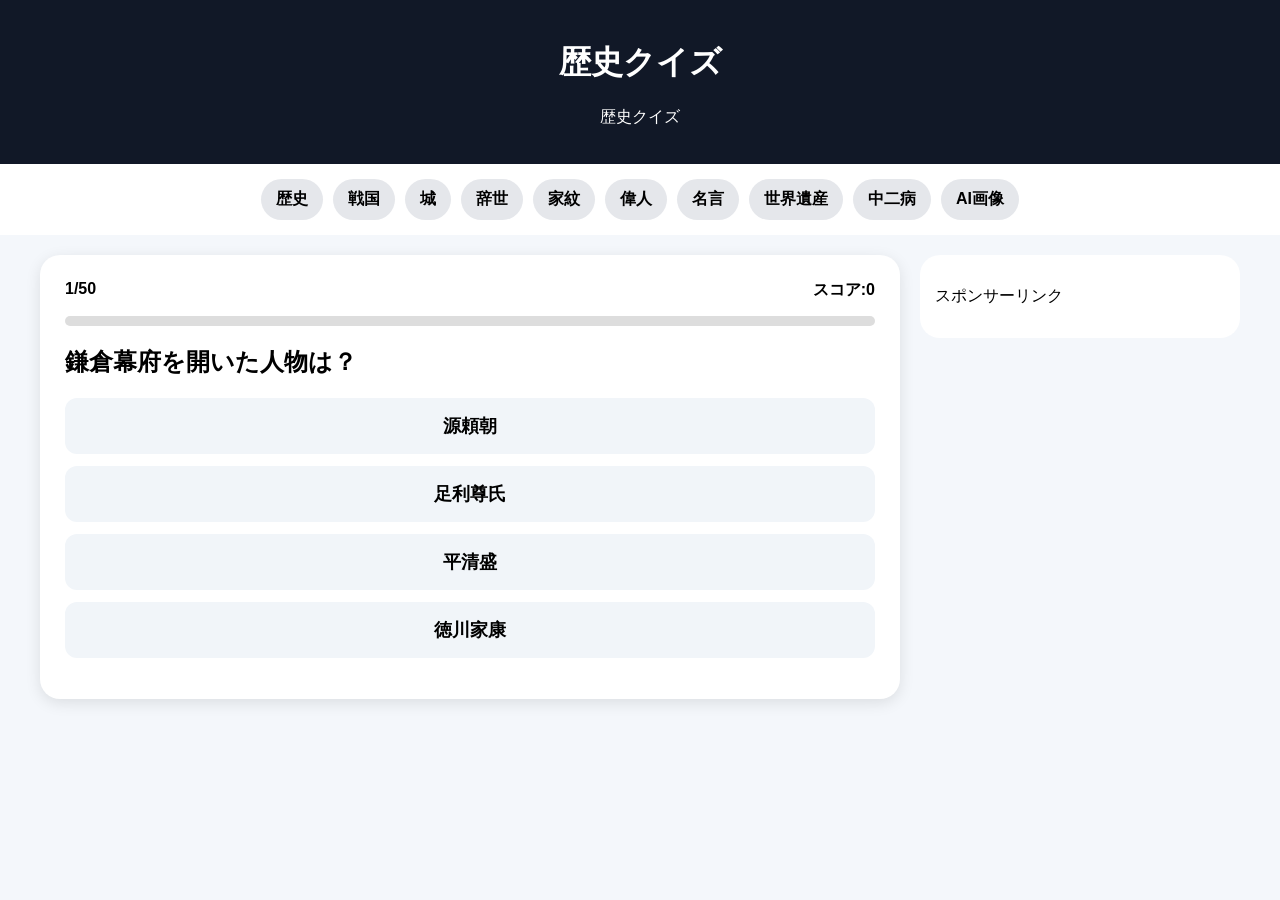
==== commit 7de416a6: "Update index.html" ====
--- a/index.html
+++ b/index.html
@@ -3,67 +3,54 @@
 <head>
 <meta charset="UTF-8">
 <meta name="viewport" content="width=device-width,initial-scale=1">
-
-<title>クイズ</title>
-
+<title>歴史クイズ</title>
 <meta name="description" content="歴史クイズ">
-
 <link rel="stylesheet" href="style.css">
 </head>
-
 <body>
 
 <header>
-<h1 id="title">クイズ</h1>
-<p id="desc"></p>
+  <h1 id="title">歴史クイズ</h1>
+  <p id="desc">好きなクイズを選んで挑戦しよう</p>
 </header>
 
 <nav id="menu"></nav>
 
 <div class="layout">
+  <main class="quiz-box">
+    <div class="status">
+      <span id="count">読み込み中...</span>
+      <span id="score">スコア:0</span>
+    </div>
 
-<main class="quiz-box">
+    <div class="progress">
+      <div id="bar"></div>
+    </div>
 
-<div class="status">
-<span id="count"></span>
-<span id="score"></span>
-</div>
+    <h2 id="question">問題を読み込んでいます...</h2>
+    <div id="choices"></div>
+    <p id="result"></p>
+  </main>
 
-<div class="progress">
-<div id="bar"></div>
-</div>
+  <aside class="ad-side">
+    <p>スポンサーリンク</p>
 
-<h2 id="question"></h2>
+    <script async src="https://pagead2.googlesyndication.com/pagead/js/adsbygoogle.js?client=ca-pub-8398161859137802"
+    crossorigin="anonymous"></script>
 
-<div id="choices"></div>
+    <ins class="adsbygoogle"
+    style="display:block"
+    data-ad-client="ca-pub-8398161859137802"
+    data-ad-slot="5599163841"
+    data-ad-format="auto"
+    data-full-width-responsive="true"></ins>
 
-<p id="result"></p>
-
-</main>
-
-<aside class="ad-side">
-
-<p>スポンサーリンク</p>
-
-<script async src="https://pagead2.googlesyndication.com/pagead/js/adsbygoogle.js?client=ca-pub-8398161859137802"
-crossorigin="anonymous"></script>
-
-<ins class="adsbygoogle"
-style="display:block"
-data-ad-client="ca-pub-8398161859137802"
-data-ad-slot="5599163841"
-data-ad-format="auto"
-data-full-width-responsive="true"></ins>
-
-<script>
-(adsbygoogle = window.adsbygoogle || []).push({});
-</script>
-
-</aside>
-
+    <script>
+    (adsbygoogle = window.adsbygoogle || []).push({});
+    </script>
+  </aside>
 </div>
 
 <script src="script.js"></script>
-
 </body>
 </html>
--- a/style.css
+++ b/style.css
@@ -0,0 +1,112 @@
+body{
+margin:0;
+font-family:sans-serif;
+background:#f4f7fb;
+}
+
+header{
+background:#111827;
+color:white;
+padding:20px;
+text-align:center;
+}
+
+nav{
+display:flex;
+gap:10px;
+justify-content:center;
+flex-wrap:wrap;
+padding:15px;
+background:white;
+}
+
+nav a{
+padding:10px 15px;
+border-radius:999px;
+background:#e5e7eb;
+text-decoration:none;
+color:black;
+font-weight:bold;
+}
+
+.active{
+background:#2563eb;
+color:white;
+}
+
+.layout{
+max-width:1200px;
+margin:auto;
+padding:20px;
+display:grid;
+grid-template-columns:1fr 320px;
+gap:20px;
+}
+
+.quiz-box{
+background:white;
+padding:25px;
+border-radius:20px;
+box-shadow:0 4px 15px rgba(0,0,0,0.1);
+}
+
+.status{
+display:flex;
+justify-content:space-between;
+margin-bottom:15px;
+font-weight:bold;
+}
+
+.progress{
+height:10px;
+background:#ddd;
+border-radius:999px;
+overflow:hidden;
+margin-bottom:20px;
+}
+
+#bar{
+height:100%;
+width:0%;
+background:#22c55e;
+}
+
+#choices{
+display:grid;
+gap:12px;
+}
+
+#choices button{
+padding:16px;
+font-size:18px;
+border:none;
+border-radius:12px;
+background:#f1f5f9;
+cursor:pointer;
+font-weight:bold;
+}
+
+.correct{
+background:#86efac !important;
+}
+
+.wrong{
+background:#fca5a5 !important;
+}
+
+.ad-side{
+background:white;
+padding:15px;
+border-radius:20px;
+height:fit-content;
+position:sticky;
+top:20px;
+}
+
+@media(max-width:900px){
+
+.layout{
+grid-template-columns:1fr;
+}
+
+}
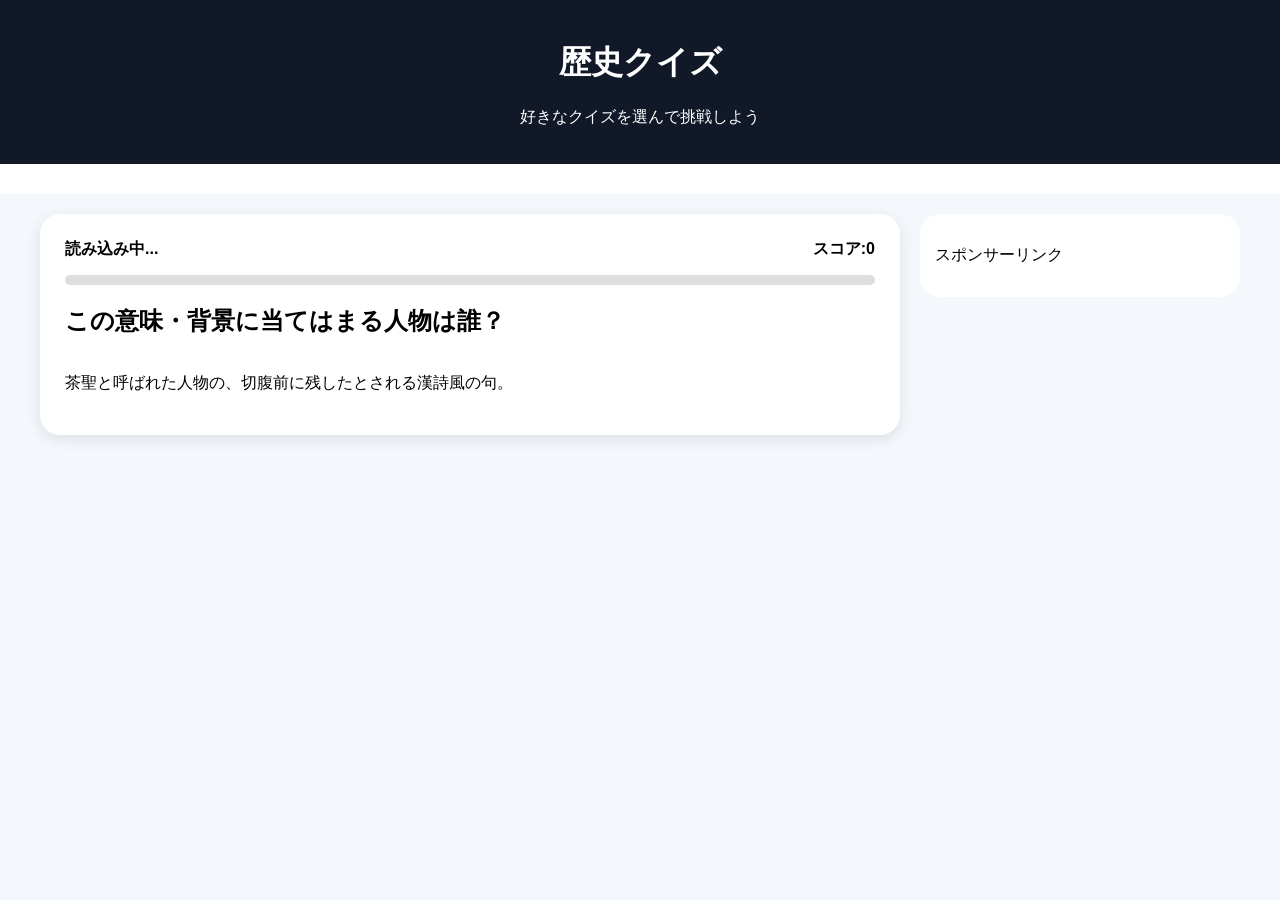
==== commit 883dd0d5: "Update index.html" ====
--- a/index.html
+++ b/index.html
@@ -17,7 +17,9 @@
 <nav id="menu"></nav>
 
 <div class="layout">
+
   <main class="quiz-box">
+
     <div class="status">
       <span id="count">読み込み中...</span>
       <span id="score">スコア:0</span>
@@ -27,30 +29,46 @@
       <div id="bar"></div>
     </div>
 
-    <h2 id="question">問題を読み込んでいます...</h2>
+    <h2 id="question">
+      問題を読み込んでいます...
+    </h2>
+
     <div id="choices"></div>
+
     <p id="result"></p>
+
   </main>
 
   <aside class="ad-side">
+
     <p>スポンサーリンク</p>
 
-    <script async src="https://pagead2.googlesyndication.com/pagead/js/adsbygoogle.js?client=ca-pub-8398161859137802"
-    crossorigin="anonymous"></script>
+    <script async
+      src="https://pagead2.googlesyndication.com/pagead/js/adsbygoogle.js?client=ca-pub-8398161859137802"
+      crossorigin="anonymous">
+    </script>
 
     <ins class="adsbygoogle"
-    style="display:block"
-    data-ad-client="ca-pub-8398161859137802"
-    data-ad-slot="5599163841"
-    data-ad-format="auto"
-    data-full-width-responsive="true"></ins>
+      style="display:block"
+      data-ad-client="ca-pub-8398161859137802"
+      data-ad-slot="5599163841"
+      data-ad-format="auto"
+      data-full-width-responsive="true">
+    </ins>
 
     <script>
-    (adsbygoogle = window.adsbygoogle || []).push({});
+      (adsbygoogle = window.adsbygoogle || []).push({});
     </script>
+
   </aside>
+
 </div>
 
+<!-- 問題データを先に読む -->
+<script src="data/jisei.js"></script>
+
+<!-- その後にscript.js -->
 <script src="script.js"></script>
+
 </body>
 </html>
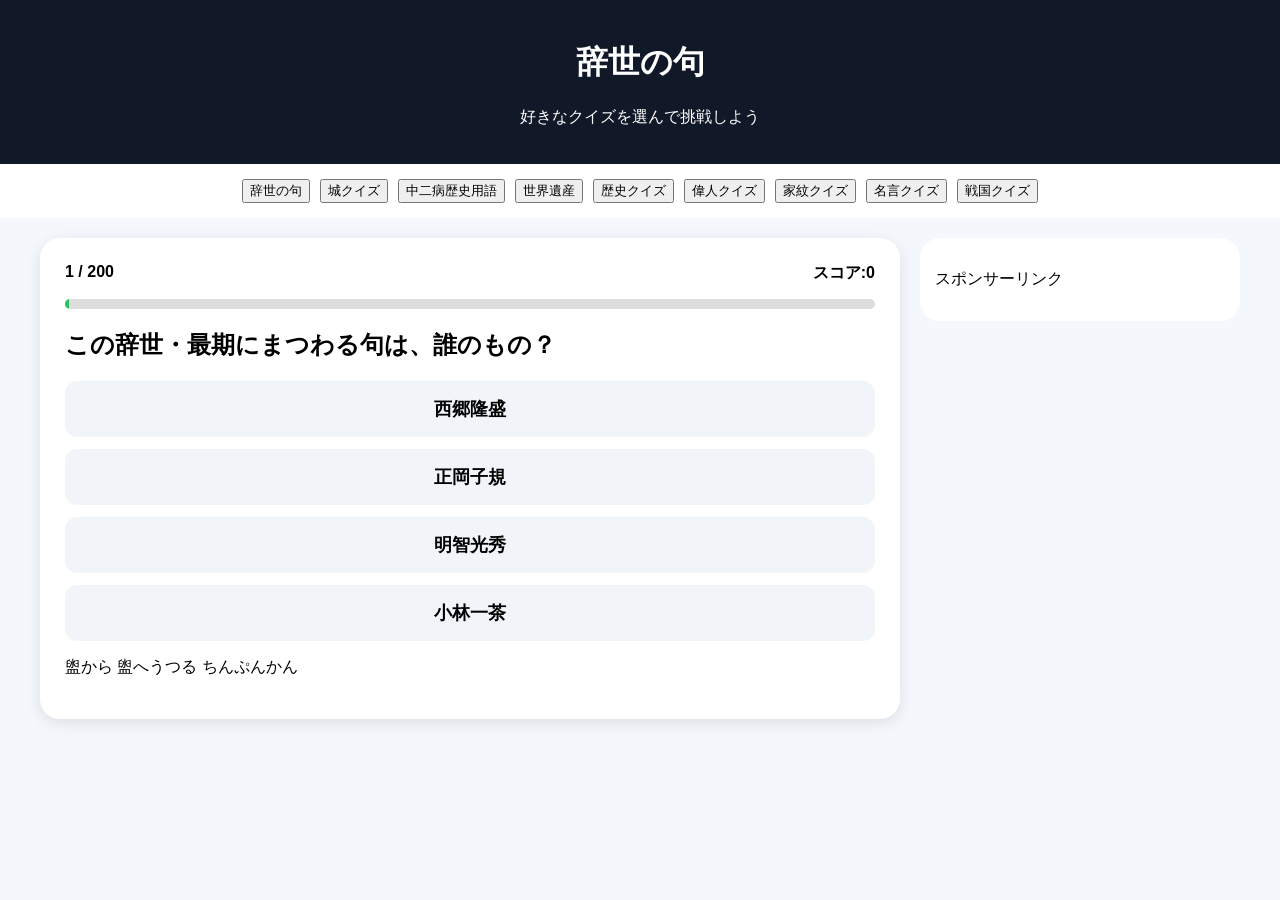
==== commit 3e2cc4a7: "Update index.html" ====
--- a/index.html
+++ b/index.html
@@ -64,8 +64,7 @@
 
 </div>
 
-<!-- 問題データを先に読む -->
-<script src="data/jisei.js"></script>
+
 
 <!-- その後にscript.js -->
 <script src="script.js"></script>
--- a/style.css
+++ b/style.css
@@ -109,4 +109,27 @@
 grid-template-columns:1fr;
 }
 
+  #choices {
+  display: grid;
+  gap: 12px;
+  margin-top: 24px;
 }
+
+.choice-btn {
+  display: block;
+  width: 100%;
+  padding: 14px 16px;
+  border: none;
+  border-radius: 10px;
+  background: #eef2ff;
+  font-size: 16px;
+  font-weight: bold;
+  cursor: pointer;
+  text-align: left;
+}
+
+.choice-btn:hover {
+  background: #dbe4ff;
+}
+
+}
